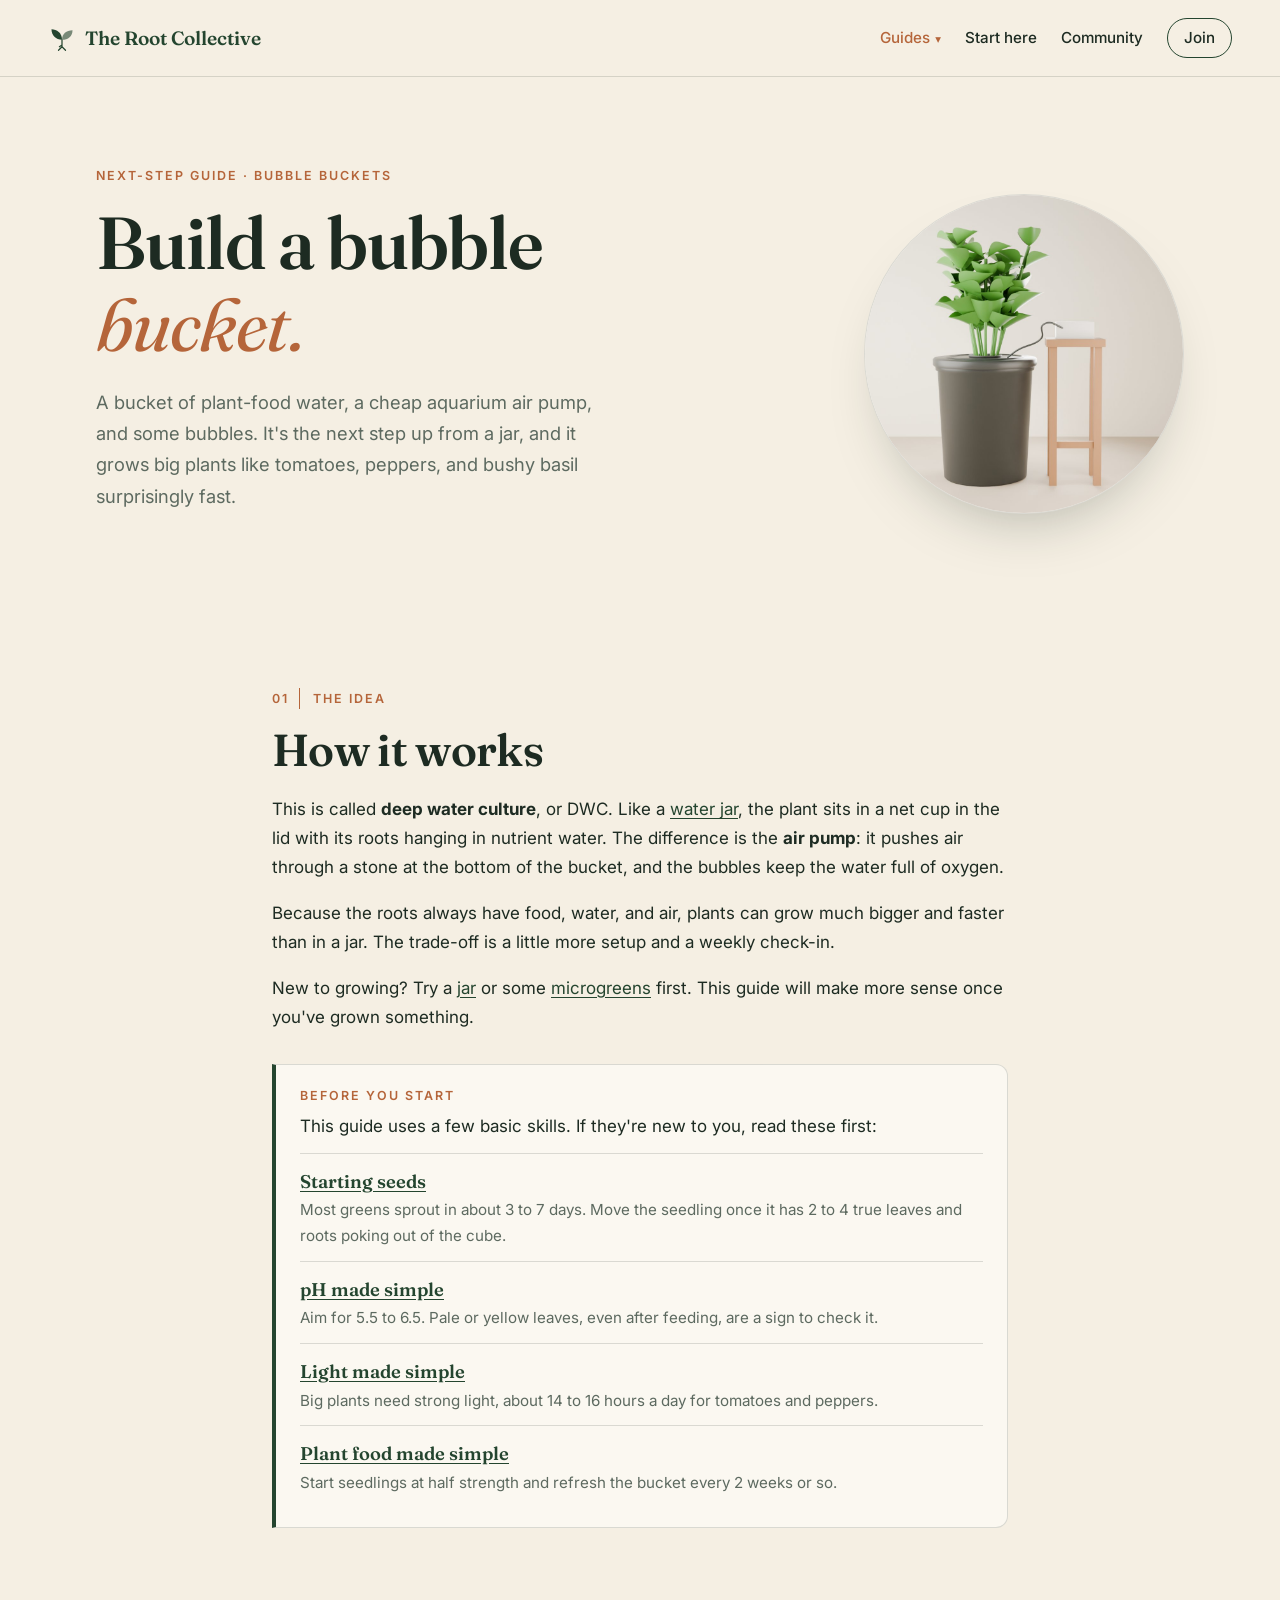
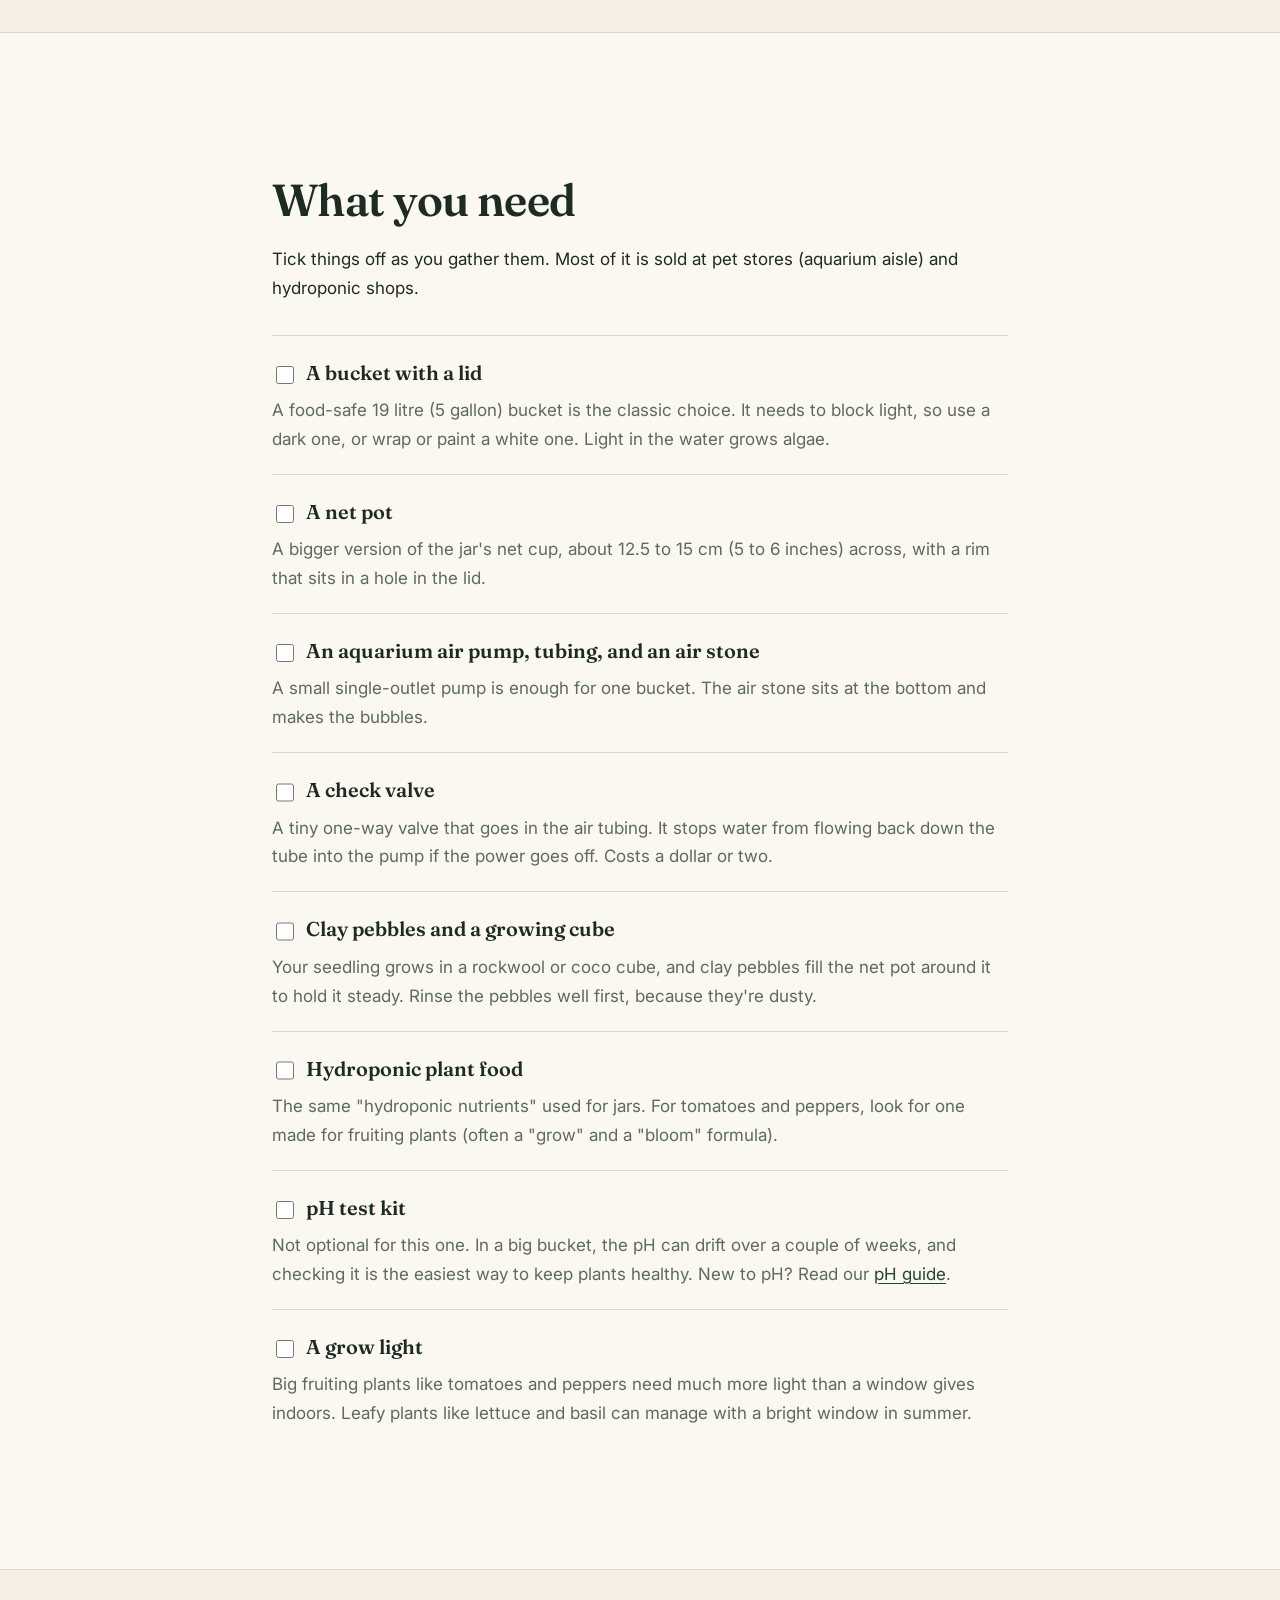
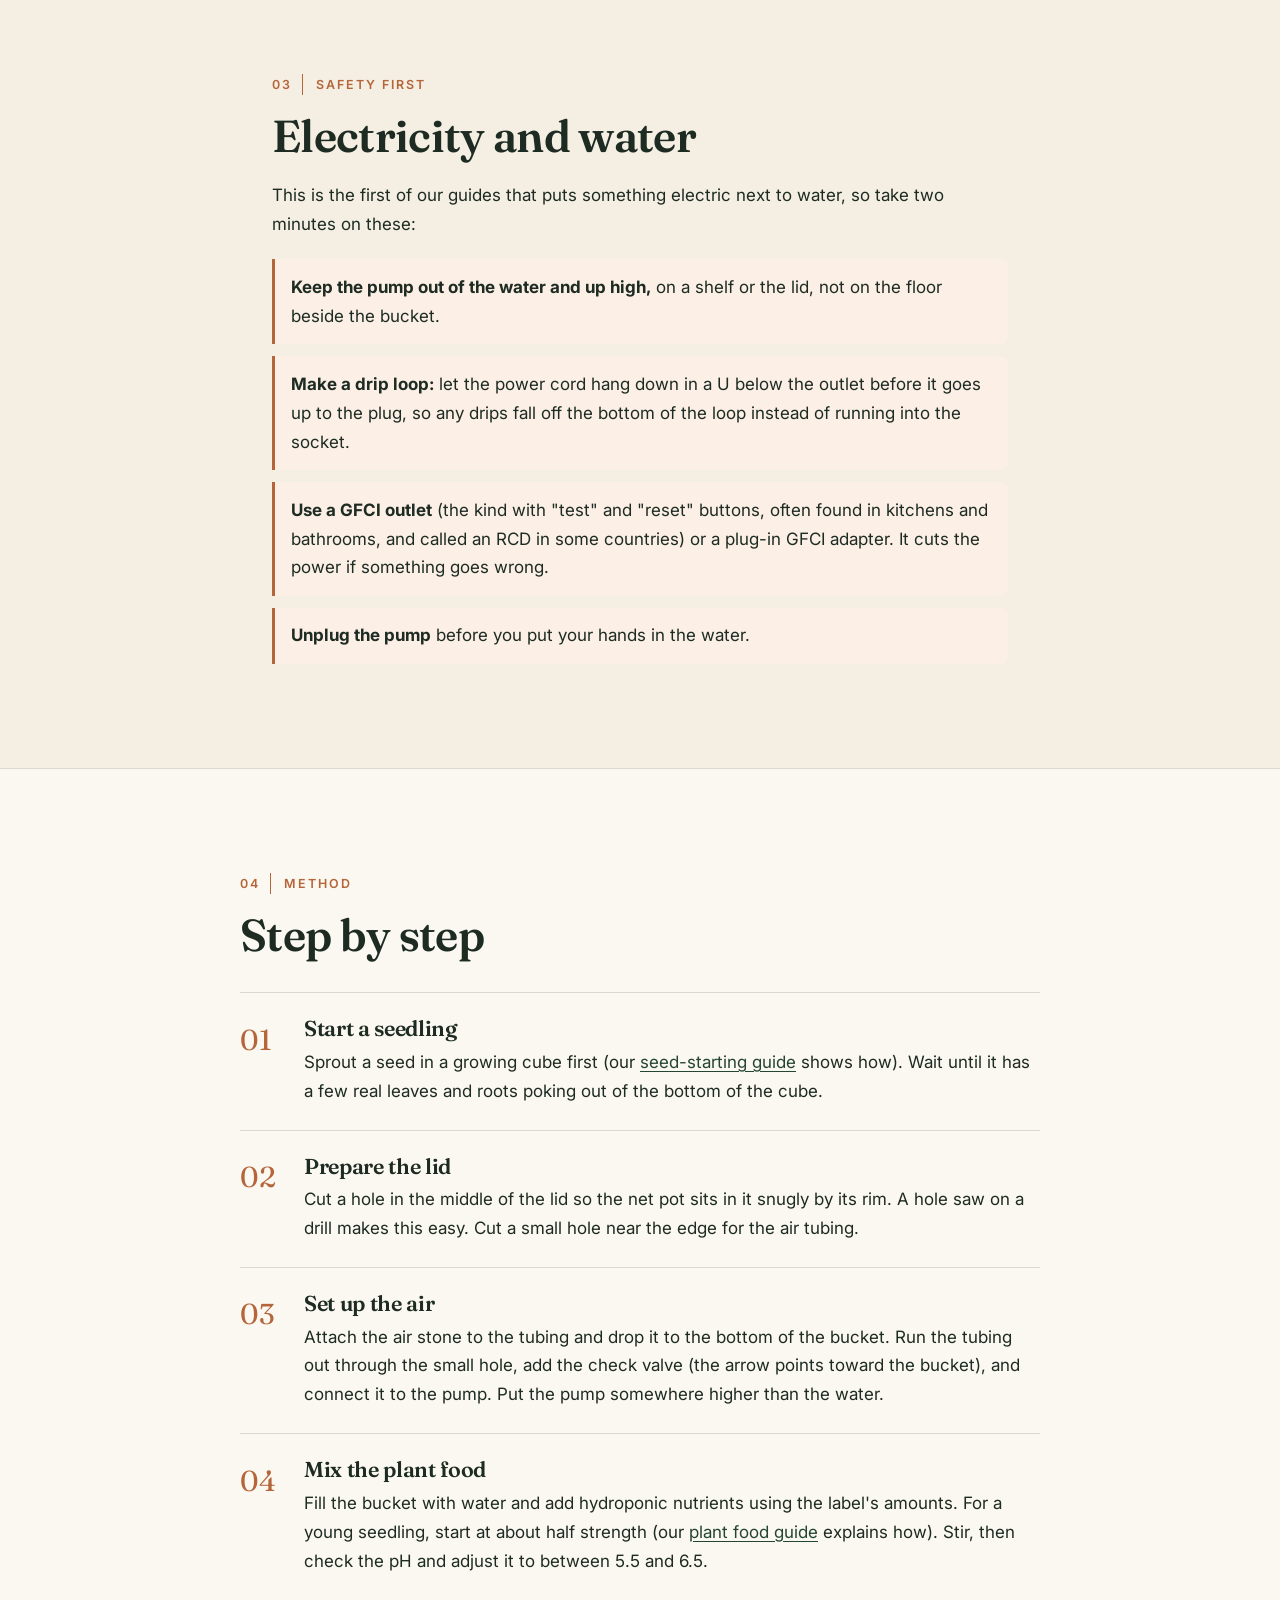
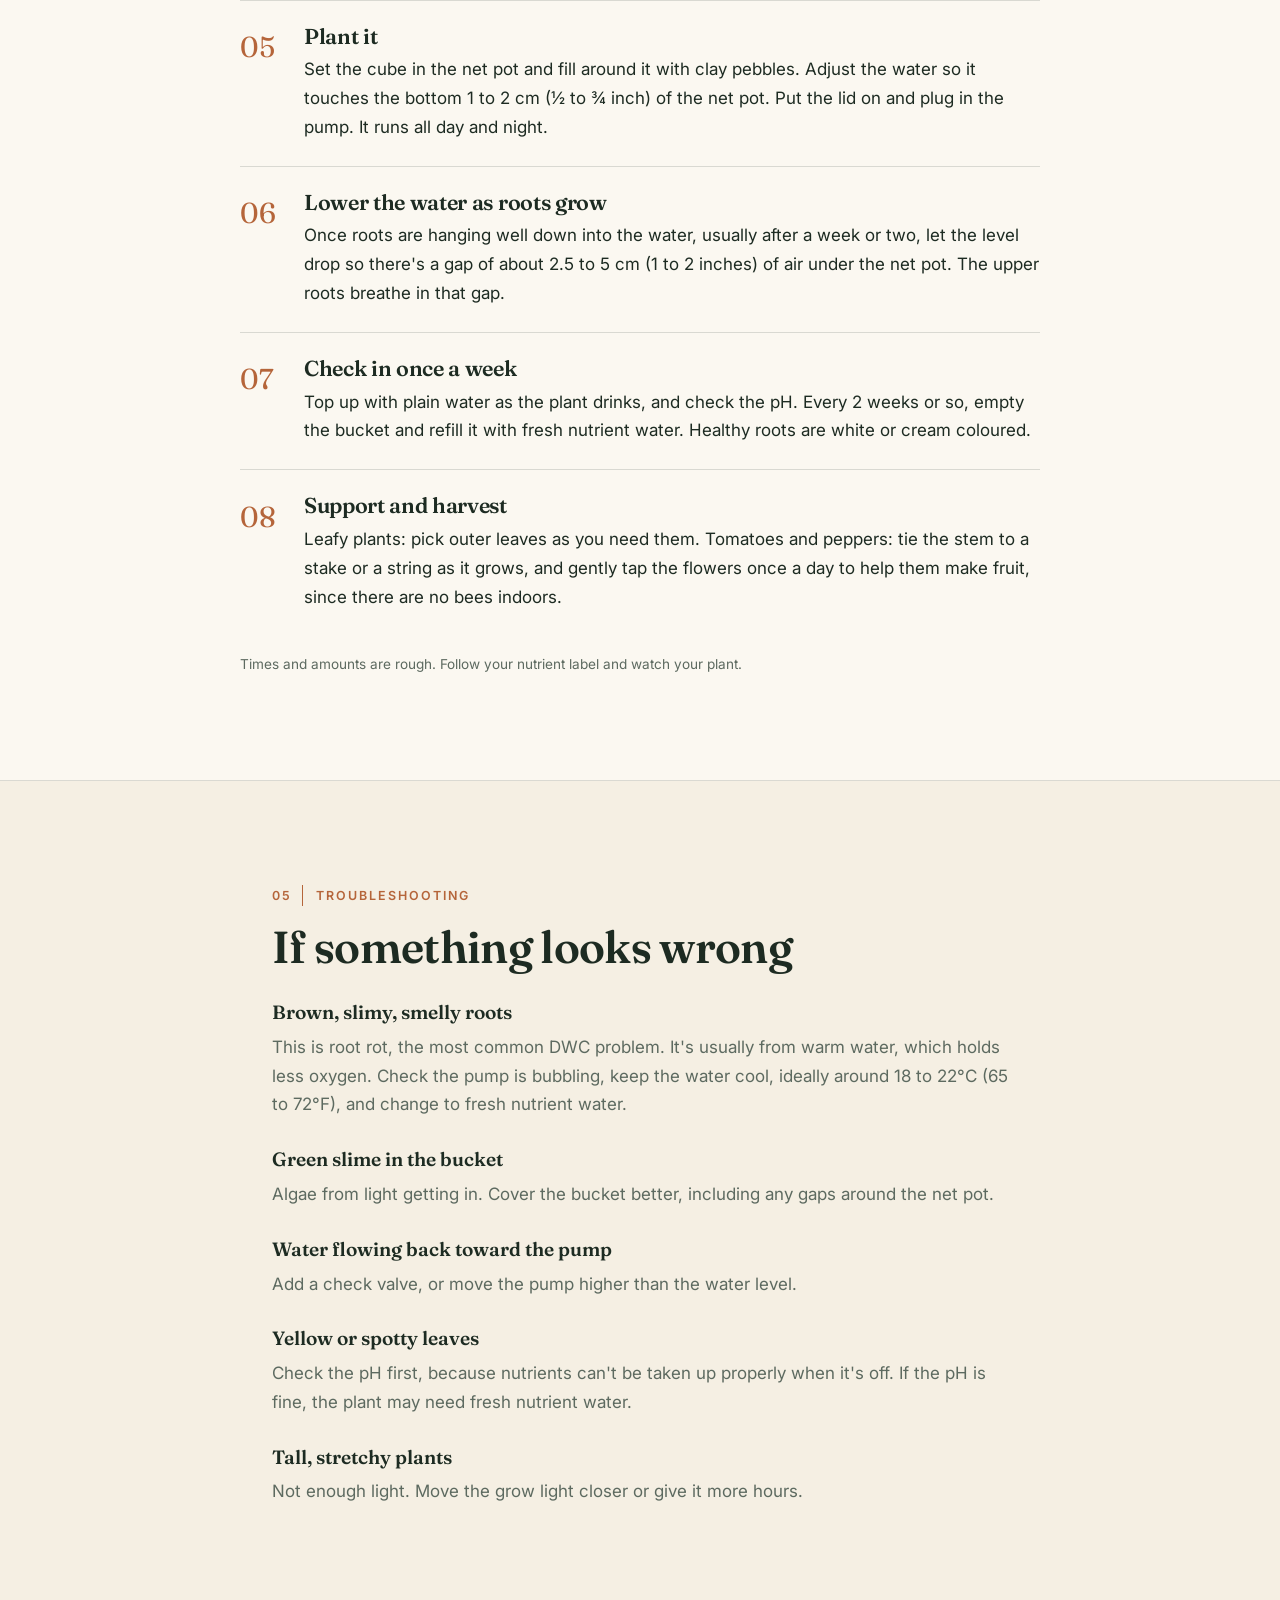
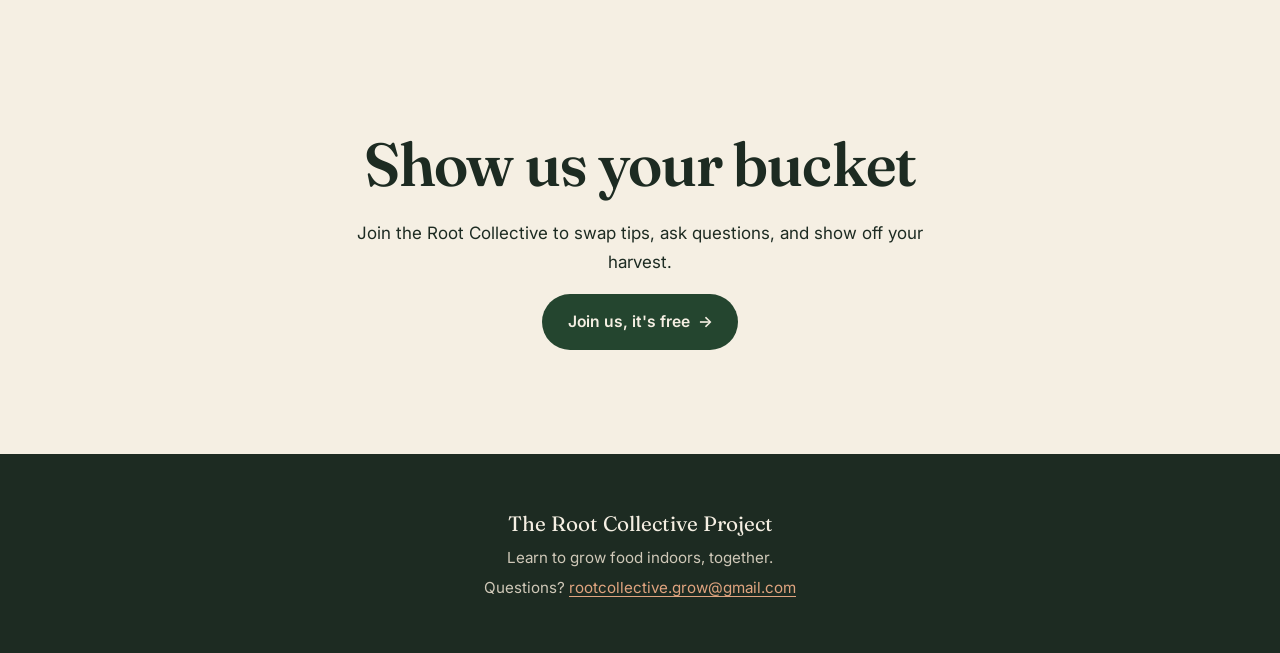
==== bubble-bucket.html @ bc661ca5 "Add files via upload" ====
<!DOCTYPE html>
<html lang="en-CA">
<head>
  <meta charset="UTF-8">
  <meta name="viewport" content="width=device-width, initial-scale=1">
  <title>Build a bubble bucket · The Root Collective Project</title>
  <meta name="description" content="A beginner's guide to deep water culture: grow big, fast plants in a bucket of nutrient water with an aquarium air pump.">
  <!-- Free fonts from Google: Fraunces (headings) and Inter (body text) -->
  <link rel="preconnect" href="https://fonts.googleapis.com">
  <link rel="preconnect" href="https://fonts.gstatic.com" crossorigin>
  <link rel="stylesheet" href="https://fonts.googleapis.com/css2?family=Fraunces:ital,opsz,wght@0,9..144,400;0,9..144,600;1,9..144,400&family=Inter:wght@400;500;600&display=swap">
  <!-- SHARE: link previews -->
  <meta property="og:type" content="website">
  <meta property="og:site_name" content="The Root Collective">
  <meta property="og:title" content="Build a bubble bucket · The Root Collective Project">
  <meta property="og:description" content="A beginner&#x27;s guide to deep water culture: grow big, fast plants in a bucket of nutrient water with an aquarium air pump.">
  <meta property="og:url" content="https://rootcollective-grow.github.io/bubble-bucket.html">
  <meta property="og:image" content="https://rootcollective-grow.github.io/images/hero-bucket.jpg">
  <meta property="og:image:alt" content="Build a bubble bucket · The Root Collective Project">
  <meta name="twitter:card" content="summary_large_image">
  <link rel="canonical" href="https://rootcollective-grow.github.io/bubble-bucket.html">
  <!-- /SHARE -->
  <link rel="icon" href="favicon.svg" type="image/svg+xml">
  <link rel="icon" href="favicon.ico" sizes="any">
  <link rel="apple-touch-icon" href="apple-touch-icon.png">
  <link rel="stylesheet" href="styles.css">
</head>
<body>

  <header class="site-header">
    <a class="logo" href="index.html">
      <svg class="logo-mark" viewBox="0 0 32 32" aria-hidden="true">
        <path d="M16 18 C16 10 10 6 4 6 C4 13 9 18 16 18 Z" fill="currentColor"/>
        <path d="M16 18 C16 11 21 7 28 7 C28 14 23 18 16 18 Z" fill="currentColor" opacity="0.6"/>
        <path d="M16 18 V26 M16 26 L12 30 M16 26 L20 30 M16 24 L13 26" stroke="currentColor" stroke-width="1.4" fill="none" stroke-linecap="round"/>
      </svg>
      <span>The Root Collective</span>
    </a>
    <nav aria-label="Main">
      <details class="nav-guides">
        <summary class="is-current">Guides</summary>
        <div class="nav-menu">
          <p class="nav-menu-title">Ways to grow</p>
          <a href="water-jars.html">Water jars</a>
          <a href="microgreens.html">Microgreens</a>
          <a href="soil.html">Pots of soil</a>
          <a href="bubble-bucket.html" aria-current="page">Bubble buckets</a>
          <p class="nav-menu-title">The basics</p>
          <a href="seed-starting.html">Starting seeds</a>
          <a href="lighting.html">Light</a>
          <a href="ph.html">pH</a>
          <a href="plant-food.html">Plant food</a>
          <p class="nav-menu-title">Tools</p>
          <a href="savings.html">Savings calculator</a>
          <a href="planner.html">Planting planner</a>
        </div>
      </details>
      <a href="start-here.html">Start here</a>
      <a href="community.html">Community</a>
      <a class="nav-join" href="index.html#join">Join</a>
    </nav>
  </header>

  <main>

    <section class="hero hero-small hero-with-art">
      <div class="hero-text">
        <p class="eyebrow">Next-step guide · Bubble buckets</p>
        <h1>Build a bubble <em>bucket.</em></h1>
        <p class="hero-lead">A bucket of plant-food water, a cheap aquarium air pump, and some bubbles. It's the next step up from a jar, and it grows big plants like tomatoes, peppers, and bushy basil surprisingly fast.</p>
      </div>
      <div class="hero-plate">
        <img class="hero-photo" src="images/hero-bucket.jpg" width="1000" height="1000" alt="A dark bucket with a bushy basil plant growing from a net cup in its lid, and an air pump beside it connected by a thin tube">
      </div>
    </section>

    <!-- The idea, in plain words -->
    <section class="section narrow">
      <p class="eyebrow"><span class="eyebrow-num">01</span> The idea</p>
      <h2>How it works</h2>
      <p>This is called <strong>deep water culture</strong>, or DWC. Like a <a href="water-jars.html">water jar</a>, the plant sits in a net cup in the lid with its roots hanging in nutrient water. The difference is the <strong>air pump</strong>: it pushes air through a stone at the bottom of the bucket, and the bubbles keep the water full of oxygen.</p>
      <p>Because the roots always have food, water, and air, plants can grow much bigger and faster than in a jar. The trade-off is a little more setup and a weekly check-in.</p>
      <p>New to growing? Try a <a href="water-jars.html">jar</a> or some <a href="microgreens.html">microgreens</a> first. This guide will make more sense once you've grown something.</p>
      <aside class="before-box" aria-label="Before you start">
        <p class="before-title">Before you start</p>
        <p>This guide uses a few basic skills. If they're new to you, read these first:</p>
        <ul>
          <li><a href="seed-starting.html">Starting seeds</a><span>Most greens sprout in about 3 to 7 days. Move the seedling once it has 2 to 4 true leaves and roots poking out of the cube.</span></li>
          <li><a href="ph.html">pH made simple</a><span>Aim for 5.5 to 6.5. Pale or yellow leaves, even after feeding, are a sign to check it.</span></li>
          <li><a href="lighting.html">Light made simple</a><span>Big plants need strong light, about 14 to 16 hours a day for tomatoes and peppers.</span></li>
          <li><a href="plant-food.html">Plant food made simple</a><span>Start seedlings at half strength and refresh the bucket every 2 weeks or so.</span></li>
        </ul>
      </aside>
    </section>

    <!-- Shopping list with tick boxes -->
    <section class="section section-tinted">
      <p class="eyebrow"><span class="eyebrow-num">02</span> Shopping list</p>
      <h2>What you need</h2>
      <p>Tick things off as you gather them. Most of it is sold at pet stores (aquarium aisle) and hydroponic shops.</p>
      <ul class="supply-list">
        <li>
          <label><input type="checkbox"> <strong>A bucket with a lid</strong></label>
          <p>A food-safe 19 litre (5 gallon) bucket is the classic choice. It needs to block light, so use a dark one, or wrap or paint a white one. Light in the water grows algae.</p>
        </li>
        <li>
          <label><input type="checkbox"> <strong>A net pot</strong></label>
          <p>A bigger version of the jar's net cup, about 12.5 to 15 cm (5 to 6 inches) across, with a rim that sits in a hole in the lid.</p>
        </li>
        <li>
          <label><input type="checkbox"> <strong>An aquarium air pump, tubing, and an air stone</strong></label>
          <p>A small single-outlet pump is enough for one bucket. The air stone sits at the bottom and makes the bubbles.</p>
        </li>
        <li>
          <label><input type="checkbox"> <strong>A check valve</strong></label>
          <p>A tiny one-way valve that goes in the air tubing. It stops water from flowing back down the tube into the pump if the power goes off. Costs a dollar or two.</p>
        </li>
        <li>
          <label><input type="checkbox"> <strong>Clay pebbles and a growing cube</strong></label>
          <p>Your seedling grows in a rockwool or coco cube, and clay pebbles fill the net pot around it to hold it steady. Rinse the pebbles well first, because they're dusty.</p>
        </li>
        <li>
          <label><input type="checkbox"> <strong>Hydroponic plant food</strong></label>
          <p>The same "hydroponic nutrients" used for jars. For tomatoes and peppers, look for one made for fruiting plants (often a "grow" and a "bloom" formula).</p>
        </li>
        <li>
          <label><input type="checkbox"> <strong>pH test kit</strong></label>
          <p>Not optional for this one. In a big bucket, the pH can drift over a couple of weeks, and checking it is the easiest way to keep plants healthy. New to pH? Read our <a href="ph.html">pH guide</a>.</p>
        </li>
        <li>
          <label><input type="checkbox"> <strong>A grow light</strong></label>
          <p>Big fruiting plants like tomatoes and peppers need much more light than a window gives indoors. Leafy plants like lettuce and basil can manage with a bright window in summer.</p>
        </li>
      </ul>
    </section>

    <!-- Safety -->
    <section class="section narrow">
      <p class="eyebrow"><span class="eyebrow-num">03</span> Safety first</p>
      <h2>Electricity and water</h2>
      <p>This is the first of our guides that puts something electric next to water, so take two minutes on these:</p>
      <ul class="safety-list">
        <li><strong>Keep the pump out of the water and up high,</strong> on a shelf or the lid, not on the floor beside the bucket.</li>
        <li><strong>Make a drip loop:</strong> let the power cord hang down in a U below the outlet before it goes up to the plug, so any drips fall off the bottom of the loop instead of running into the socket.</li>
        <li><strong>Use a GFCI outlet</strong> (the kind with "test" and "reset" buttons, often found in kitchens and bathrooms, and called an RCD in some countries) or a plug-in GFCI adapter. It cuts the power if something goes wrong.</li>
        <li><strong>Unplug the pump</strong> before you put your hands in the water.</li>
      </ul>
    </section>

    <!-- Step-by-step instructions -->
    <section class="section section-tinted">
      <div class="narrow-inner">
      <p class="eyebrow"><span class="eyebrow-num">04</span> Method</p>
      <h2>Step by step</h2>
      <ol class="steps">
        <li>
          <h3>Start a seedling</h3>
          <p>Sprout a seed in a growing cube first (our <a href="seed-starting.html">seed-starting guide</a> shows how). Wait until it has a few real leaves and roots poking out of the bottom of the cube.</p>
        </li>
        <li>
          <h3>Prepare the lid</h3>
          <p>Cut a hole in the middle of the lid so the net pot sits in it snugly by its rim. A hole saw on a drill makes this easy. Cut a small hole near the edge for the air tubing.</p>
        </li>
        <li>
          <h3>Set up the air</h3>
          <p>Attach the air stone to the tubing and drop it to the bottom of the bucket. Run the tubing out through the small hole, add the check valve (the arrow points toward the bucket), and connect it to the pump. Put the pump somewhere higher than the water.</p>
        </li>
        <li>
          <h3>Mix the plant food</h3>
          <p>Fill the bucket with water and add hydroponic nutrients using the label's amounts. For a young seedling, start at about half strength (our <a href="plant-food.html">plant food guide</a> explains how). Stir, then check the pH and adjust it to between 5.5 and 6.5.</p>
        </li>
        <li>
          <h3>Plant it</h3>
          <p>Set the cube in the net pot and fill around it with clay pebbles. Adjust the water so it touches the bottom 1 to 2 cm (½ to ¾ inch) of the net pot. Put the lid on and plug in the pump. It runs all day and night.</p>
        </li>
        <li>
          <h3>Lower the water as roots grow</h3>
          <p>Once roots are hanging well down into the water, usually after a week or two, let the level drop so there's a gap of about 2.5 to 5 cm (1 to 2 inches) of air under the net pot. The upper roots breathe in that gap.</p>
        </li>
        <li>
          <h3>Check in once a week</h3>
          <p>Top up with plain water as the plant drinks, and check the pH. Every 2 weeks or so, empty the bucket and refill it with fresh nutrient water. Healthy roots are white or cream coloured.</p>
        </li>
        <li>
          <h3>Support and harvest</h3>
          <p>Leafy plants: pick outer leaves as you need them. Tomatoes and peppers: tie the stem to a stake or a string as it grows, and gently tap the flowers once a day to help them make fruit, since there are no bees indoors.</p>
        </li>
      </ol>
      <p class="grow-note">Times and amounts are rough. Follow your nutrient label and watch your plant.</p>
      </div>
    </section>

    <!-- Common problems -->
    <section class="section narrow">
      <p class="eyebrow"><span class="eyebrow-num">05</span> Troubleshooting</p>
      <h2>If something looks wrong</h2>
      <dl class="problems">
        <dt>Brown, slimy, smelly roots</dt>
        <dd>This is root rot, the most common DWC problem. It's usually from warm water, which holds less oxygen. Check the pump is bubbling, keep the water cool, ideally around 18 to 22°C (65 to 72°F), and change to fresh nutrient water.</dd>
        <dt>Green slime in the bucket</dt>
        <dd>Algae from light getting in. Cover the bucket better, including any gaps around the net pot.</dd>
        <dt>Water flowing back toward the pump</dt>
        <dd>Add a check valve, or move the pump higher than the water level.</dd>
        <dt>Yellow or spotty leaves</dt>
        <dd>Check the pH first, because nutrients can't be taken up properly when it's off. If the pH is fine, the plant may need fresh nutrient water.</dd>
        <dt>Tall, stretchy plants</dt>
        <dd>Not enough light. Move the grow light closer or give it more hours.</dd>
      </dl>
    </section>

    <section class="section section-join">
      <h2>Show us your bucket</h2>
      <p>Join the Root Collective to swap tips, ask questions, and show off your harvest.</p>
      <a class="button" href="index.html#join">Join us, it's free <span aria-hidden="true">→</span></a>
    </section>

  </main>

  <footer class="site-footer">
    <p class="footer-name">The Root Collective Project</p>
    <p>Learn to grow food indoors, together.</p>
    <p>Questions? <a class="footer-link" href="mailto:rootcollective.grow@gmail.com">rootcollective.grow@gmail.com</a></p>
  </footer>

  <script src="animations.js"></script>
  <!-- Start each page at the top (helps when the site is shown inside a preview frame) -->
  <script>if (!location.hash) { document.body.scrollIntoView({ block: 'start', behavior: 'instant' }); }</script>
</body>
</html>
---- styles.css ----
/* The Root Collective Project: site styles
   Colours and fonts live here at the top, so they're easy to change in one place. */
:root {
  --ink: #1d2b22;          /* main text, nearly black green */
  --forest: #24452f;       /* deep green for dark sections and buttons */
  --forest-hover: #1a3523; /* darker green for hover */
  --moss: #5f8456;         /* mid green */
  --clay: #b5653a;         /* terracotta accent */
  --cream: #f5efe3;        /* page background */
  --paper: #fbf8f1;        /* lighter panels */
  --muted: #5d6a60;        /* softer text */
  --line: rgba(29, 43, 34, 0.15); /* thin dividing lines */

  --serif: "Fraunces", Georgia, "Times New Roman", serif;
  --sans: "Inter", system-ui, -apple-system, "Segoe UI", Roboto, sans-serif;
}

* { box-sizing: border-box; }

html { scroll-behavior: smooth; }

body {
  margin: 0;
  font-family: var(--sans);
  font-size: 1.0625rem;
  line-height: 1.7;
  color: var(--ink);
  background: var(--cream);
}

h1, h2, h3 {
  font-family: var(--serif);
  font-weight: 600;
  line-height: 1.12;
  letter-spacing: -0.015em;
  color: var(--ink);
}
h2 { font-size: clamp(1.9rem, 4.5vw, 2.8rem); margin: 0 0 1.25rem; }
h3 { font-size: 1.35rem; }
em { font-style: italic; font-weight: 400; color: var(--clay); }

a { color: var(--forest); text-underline-offset: 3px; }

/* Small label above headings, e.g. "01 Our mission" */
.eyebrow {
  font-size: 0.78rem;
  font-weight: 600;
  letter-spacing: 0.16em;
  text-transform: uppercase;
  color: var(--clay);
  margin: 0 0 1rem;
}
.eyebrow-num {
  display: inline-block;
  padding-right: 0.6rem;
  margin-right: 0.5rem;
  border-right: 1px solid currentColor;
}

/* Header */
.site-header {
  display: flex;
  flex-wrap: wrap;
  align-items: center;
  justify-content: space-between;
  gap: 0.75rem 1.5rem;
  padding: 1.1rem clamp(1rem, 4vw, 3rem);
  border-bottom: 1px solid var(--line);
}
.logo {
  display: flex;
  align-items: center;
  gap: 0.55rem;
  font-family: var(--serif);
  font-weight: 600;
  font-size: 1.2rem;
  color: var(--forest);
  text-decoration: none;
}
.logo-mark { width: 28px; height: 28px; }
nav { display: flex; flex-wrap: wrap; align-items: center; gap: 0.5rem 1.5rem; }
nav a { white-space: nowrap; }
@media (max-width: 480px) {
  nav { gap: 0.4rem 0.8rem; }
  nav a { font-size: 0.85rem; }
  .nav-join { padding: 0.3rem 0.8rem; }
}
nav a {
  color: var(--ink);
  text-decoration: none;
  font-size: 0.95rem;
  font-weight: 500;
}
nav a:hover { color: var(--clay); }
nav a[aria-current="page"] { color: var(--clay); }
.nav-join {
  padding: 0.4rem 1rem;
  border: 1px solid var(--forest);
  border-radius: 999px;
}
.nav-join:hover { background: var(--forest); color: var(--cream); }

/* Top banner */
.hero {
  display: flex;
  flex-direction: column;
  gap: 2.5rem;
  padding: 3.5rem 1rem 3rem;
  max-width: 72rem;
  margin: 0 auto;
}
.hero h1 {
  font-size: clamp(2.6rem, 8vw, 4.6rem);
  font-weight: 600;
  margin: 0 0 1.25rem;
}
.hero-lead { font-size: 1.15rem; color: var(--muted); max-width: 32rem; margin: 0 0 2rem; }
.hero-plate {
  align-self: center;
  display: grid;
  place-items: center;
  width: min(80vw, 340px);
  aspect-ratio: 1;
  border-radius: 50%;
  background: var(--paper);
  border: 1px solid var(--line);
  box-shadow: 0 30px 60px -30px rgba(29, 43, 34, 0.35);
}
.hero-plate { overflow: hidden; }
.hero-photo { width: 100%; height: 100%; object-fit: cover; }

/* Buttons */
.buttons { display: flex; flex-wrap: wrap; gap: 0.75rem; }
.button {
  display: inline-flex;
  align-items: center;
  gap: 0.5rem;
  padding: 0.9rem 1.6rem;
  border-radius: 999px;
  background: var(--forest);
  color: var(--cream);
  font-weight: 600;
  font-size: 0.98rem;
  text-decoration: none;
  transition: transform 0.15s ease, background 0.15s ease;
}
.button:hover { background: var(--forest-hover); transform: translateY(-2px); }
.button-ghost { background: transparent; color: var(--forest); border: 1px solid var(--forest); }
.button-ghost:hover { background: var(--forest); color: var(--cream); }
.button-light { background: var(--cream); color: var(--forest); }
.button-light:hover { background: #fff; }
.button-clay { background: var(--clay); }
.button-clay:hover { background: #9d5530; }

/* The thin strip of three promises */
.promise-strip {
  list-style: none;
  margin: 0;
  padding: 1rem;
  display: flex;
  flex-wrap: wrap;
  justify-content: center;
  gap: 0.5rem 2.5rem;
  border-top: 1px solid var(--line);
  border-bottom: 1px solid var(--line);
  font-family: var(--serif);
  font-style: italic;
  font-size: 1.1rem;
  color: var(--forest);
}
.promise-strip li::before { content: "✦"; font-style: normal; color: var(--clay); margin-right: 0.6rem; font-size: 0.8em; }

/* Page sections */
.section { padding: clamp(3.5rem, 9vw, 6.5rem) 1rem; max-width: 72rem; margin: 0 auto; }
.split { display: grid; gap: 2.5rem; }
.lead { font-size: 1.2rem; margin-top: 0; }

.pillars { list-style: none; padding: 0; margin: 2rem 0 0; counter-reset: pillar; }
.pillars li {
  counter-increment: pillar;
  display: grid;
  grid-template-columns: 3.5rem 1fr;
  padding: 1.5rem 0;
  border-top: 1px solid var(--line);
}
.pillars li::before {
  content: "0" counter(pillar);
  font-family: var(--serif);
  font-size: 1.6rem;
  color: var(--clay);
  grid-row: span 2;
}
.pillars h3 { margin: 0 0 0.25rem; }
.pillars p { margin: 0; color: var(--muted); }

/* Lightly tinted full-width band */
.section-band { background: var(--paper); border-top: 1px solid var(--line); border-bottom: 1px solid var(--line); }
.audience {
  list-style: none;
  padding: 0;
  margin: 2rem 0 0;
  display: grid;
  gap: 1px;
  background: var(--line);
  border: 1px solid var(--line);
}
.audience li { background: var(--paper); padding: 1.5rem; }
.audience strong { display: block; font-family: var(--serif); font-size: 1.25rem; font-weight: 600; color: var(--forest); }

/* Dark green section */
.section-dark { background: var(--forest); color: #e9e4d6; }
.section-dark h2 { color: var(--cream); }
.section-dark .eyebrow { color: #e0a47f; }
.section-dark .split { align-items: center; }

/* "Watch it grow" slider */
.grow-demo {
  background: var(--paper);
  color: var(--ink);
  border-radius: 20px;
  padding: 1.75rem 1.25rem;
  text-align: center;
  box-shadow: 0 30px 60px -30px rgba(0, 0, 0, 0.5);
}
.grow-title { font-family: var(--serif); font-size: 1.4rem; font-weight: 600; margin: 0; }
.grow-photo { display: block; width: 100%; max-width: 320px; height: auto; margin: 1rem auto 0; border-radius: 12px; }
.grow-label {
  display: block;
  font-size: 0.78rem;
  font-weight: 600;
  letter-spacing: 0.16em;
  text-transform: uppercase;
  color: var(--clay);
  margin-top: 0.5rem;
}
#grow-week { width: 100%; max-width: 22rem; accent-color: var(--forest); height: 2rem; }
.grow-text { min-height: 5.5em; text-align: left; max-width: 30rem; margin: 0.75rem auto 0; }
.grow-note { font-size: 0.85rem; color: var(--muted); margin: 0.5rem 0 0; }

.coming-soon {
  display: inline-block;
  padding: 0.5rem 1.1rem;
  border-radius: 999px;
  border: 1px dashed var(--moss);
  color: var(--forest);
  font-family: var(--serif);
  font-style: italic;
}

.section-join { text-align: center; max-width: 40rem; }
.section-join h2 { font-size: clamp(2.4rem, 7vw, 3.8rem); }

/* "Ways to grow" cards */
.narrow-text { max-width: 40rem; }
.methods { display: grid; gap: 1rem; margin-top: 2.5rem; }
.method {
  display: block;
  background: var(--paper);
  border: 1px solid var(--line);
  border-radius: 16px;
  padding: 1.5rem;
  color: var(--ink);
  text-decoration: none;
}
.method h3 { margin: 0.9rem 0 0.4rem; }
.method p { margin: 0; color: var(--muted); }
a.method { transition: transform 0.15s ease, border-color 0.15s ease; }
a.method:hover { transform: translateY(-3px); border-color: var(--forest); }
.method-tag {
  display: inline-block;
  font-size: 0.72rem;
  font-weight: 600;
  letter-spacing: 0.12em;
  text-transform: uppercase;
  padding: 0.25rem 0.7rem;
  border-radius: 999px;
  background: var(--forest);
  color: var(--cream);
}
.method-tag-soon { background: transparent; color: var(--muted); border: 1px solid var(--line); }
.method-link { display: inline-block; margin-top: 1rem; font-weight: 600; color: var(--clay); }

/* Footer */
.site-footer {
  background: var(--ink);
  color: #cfc8b8;
  text-align: center;
  padding: 3rem 1rem;
  font-size: 0.95rem;
}
.site-footer p { margin: 0.25rem 0; }
.footer-link { color: #e0a47f; }
.footer-name { font-family: var(--serif); font-size: 1.3rem; color: var(--cream); }

/* "Start here" guide page */
.hero.hero-small { max-width: 50rem; padding-bottom: 2.5rem; }
.section.section-tinted { max-width: none; background: var(--paper); border-top: 1px solid var(--line); border-bottom: 1px solid var(--line); }
.section-tinted > * { max-width: 46rem; margin-left: auto; margin-right: auto; }
.section.narrow { max-width: 50rem; }

.supply-list { list-style: none; padding: 0; margin-top: 2rem; }
.supply-list li { padding: 1.25rem 0; border-top: 1px solid var(--line); }
.supply-list label { cursor: pointer; font-family: var(--serif); font-size: 1.25rem; }
.supply-list label strong { font-weight: 600; }
.supply-list input { width: 1.15rem; height: 1.15rem; accent-color: var(--forest); vertical-align: middle; margin-right: 0.5rem; }
.supply-list label:has(input:checked) strong { text-decoration: line-through; color: var(--muted); }
.supply-list p { margin: 0.4rem 0 0; color: var(--muted); }
.diy { font-weight: 600; color: var(--clay); }

.steps { list-style: none; padding: 0; counter-reset: step; margin-top: 2rem; }
.steps li { counter-increment: step; position: relative; padding: 1.5rem 0 1.5rem 4rem; border-top: 1px solid var(--line); }
.steps li::before {
  content: "0" counter(step);
  position: absolute; left: 0; top: 1.4rem;
  font-family: var(--serif);
  font-size: 1.8rem;
  color: var(--clay);
}
.steps h3 { margin: 0 0 0.4rem; }
.steps p { margin: 0; }

.problems dt { font-family: var(--serif); font-size: 1.2rem; font-weight: 600; margin-top: 1.5rem; }
.problems dd { margin: 0.25rem 0 0; color: var(--muted); }

/* Community page */
.showcase { display: grid; gap: 1rem; margin-top: 2.5rem; }
.setup {
  background: var(--paper);
  border: 1px solid var(--line);
  border-radius: 16px;
  overflow: hidden;
  display: flex;
  flex-direction: column;
}
.setup img { display: block; width: 100%; height: 260px; object-fit: cover; object-position: center 40%; }
.setup-text { padding: 1.5rem; }
.setup h3 { margin: 0.9rem 0 0.2rem; }
.setup p { margin: 0.4rem 0 0; color: var(--muted); }
.setup-by { font-size: 0.85rem; font-weight: 600; color: var(--clay) !important; }
.setup-empty { border-style: dashed; justify-content: center; background: transparent; }

.share-steps { list-style: none; padding: 0; margin: 0; counter-reset: share; }
.share-steps li {
  counter-increment: share;
  position: relative;
  padding: 1.25rem 0 1.25rem 3.5rem;
  border-top: 1px solid rgba(233, 228, 214, 0.2);
}
.share-steps li::before {
  content: "0" counter(share);
  position: absolute; left: 0; top: 1.1rem;
  font-family: var(--serif);
  font-size: 1.6rem;
  color: #e0a47f;
}
.share-steps strong { color: var(--cream); }
.coming-soon-light { border-color: #e0a47f; color: var(--cream); }

.faq { margin-top: 2rem; border-bottom: 1px solid var(--line); }
.faq details { border-top: 1px solid var(--line); }
.faq summary {
  cursor: pointer;
  list-style: none;
  display: flex;
  justify-content: space-between;
  align-items: center;
  gap: 1rem;
  padding: 1.25rem 0;
  font-family: var(--serif);
  font-size: 1.2rem;
  font-weight: 600;
}
.faq summary::-webkit-details-marker { display: none; }
.faq summary::after { content: "+"; font-family: var(--sans); font-weight: 400; font-size: 1.5rem; color: var(--clay); transition: transform 0.2s ease; }
.faq details[open] summary::after { transform: rotate(45deg); }
.faq details p { margin: 0 0 1.25rem; color: var(--muted); }

/* Wider screens (tablets and computers) */
@media (min-width: 760px) {
  .hero { flex-direction: row; align-items: center; justify-content: space-between; padding: 5.5rem 2rem 4.5rem; }
  .hero-text { max-width: 38rem; }
  .hero-plate { width: 380px; flex-shrink: 0; }
  .split { grid-template-columns: 1fr 1fr; gap: 4rem; }
  .section { padding-left: 2rem; padding-right: 2rem; }
  .audience { grid-template-columns: 1fr 1fr; }
  .methods { grid-template-columns: repeat(2, 1fr); }
  .showcase { grid-template-columns: repeat(3, 1fr); }
}
@media (min-width: 1100px) {
  .methods { grid-template-columns: repeat(4, 1fr); }
}

/* Turn off movement for people who've asked their device to reduce motion */
@media (prefers-reduced-motion: reduce) {
  html { scroll-behavior: auto; }
  * { transition: none !important; }
}
.buttons-center { justify-content: center; margin-top: 1.5rem; }
.join-note { margin-top: 1.25rem; font-size: 0.95rem; opacity: 0.8; }

/* Featured guides carousel */
.feature-bar { display: flex; flex-wrap: wrap; align-items: center; justify-content: space-between; gap: 1rem; margin-bottom: 2rem; }
.feature-bar .eyebrow { margin: 0; }
.feature-controls { display: flex; align-items: center; gap: 0.5rem; }
.feature-tabs { display: flex; gap: 0.25rem; background: rgba(255,255,255,0.08); border-radius: 999px; padding: 0.25rem; }
.feature-tabs [role="tab"] { font: inherit; font-size: 0.9rem; font-weight: 500; color: #e9e4d6; background: transparent; border: 0; border-radius: 999px; padding: 0.5rem 1rem; cursor: pointer; }
.feature-tabs [role="tab"][aria-selected="true"] { background: var(--cream); color: var(--forest); }
.feature-tabs [role="tab"]:focus-visible, .feature-arrow:focus-visible { outline: 2px solid #e0a47f; outline-offset: 2px; }
.feature-arrow { font: inherit; font-size: 1.1rem; width: 2.5rem; height: 2.5rem; border-radius: 50%; border: 1px solid rgba(233,228,214,0.4); background: transparent; color: #e9e4d6; cursor: pointer; }
.feature-arrow:hover { background: rgba(255,255,255,0.1); }
.feature-slide[hidden] { display: none; }
.grow-range { width: 100%; max-width: 22rem; accent-color: var(--forest); height: 2rem; }
@media (max-width: 480px) { .feature-tabs [role="tab"] { padding: 0.45rem 0.7rem; font-size: 0.85rem; } }

/* Suggested plants on the "Ways to grow" cards */
.method-plants { font-size: 0.9rem; line-height: 1.5; margin: 1rem 0 0 !important; padding-top: 0.85rem; border-top: 1px solid rgba(29,43,34,0.12); color: var(--ink); }
.method-plants span { display: block; font-size: 0.72rem; font-weight: 600; letter-spacing: 0.08em; text-transform: uppercase; color: var(--clay); margin-bottom: 0.2rem; }

/* Our story */
.about-text p + p { margin-top: 1rem; }
.about-sign { font-family: var(--serif); font-style: italic; font-size: 1.25rem; color: var(--clay); margin-top: 1.5rem !important; }
.about-sign::before { content: "— "; }

/* Bubble bucket guide */
.narrow-inner { max-width: 50rem; }
.safety-list { list-style: none; padding: 0; margin: 1.25rem 0 0; display: grid; gap: 0.75rem; }
.safety-list li { background: #fbefe6; border-left: 3px solid var(--clay); border-radius: 0 8px 8px 0; padding: 0.85rem 1rem; }
.method-tag-step { background: var(--clay); }

/* pH guide */
.ph-scale { margin: 2rem 0; }
.ph-bar { position: relative; height: 1.1rem; border-radius: 999px; background: linear-gradient(90deg, #c94b3b 0%, #e38a3a 20%, #e8c547 35%, #8fbf5a 50%, #4f9a8f 65%, #3d6fa8 80%, #5b4a9a 100%); }
.ph-zone { position: absolute; top: -0.35rem; bottom: -0.35rem; border-radius: 4px; }
.ph-zone-water { border: 2px solid var(--forest); background: rgba(255,255,255,0.25); }
.ph-zone-soil { border: 2px dashed var(--ink); top: -0.6rem; bottom: -0.6rem; }
.ph-ticks, .ph-ends { display: flex; justify-content: space-between; font-size: 0.85rem; color: var(--muted); margin-top: 0.6rem; }
.ph-ends { margin-top: 0.1rem; font-size: 0.75rem; text-transform: uppercase; letter-spacing: 0.08em; }
.ph-scale figcaption { margin-top: 1rem; font-size: 0.9rem; display: flex; flex-wrap: wrap; align-items: center; gap: 0.4rem 0.5rem; }
.ph-key { display: inline-block; width: 1.4rem; height: 0.9rem; border-radius: 3px; vertical-align: middle; }
.ph-key-water { border: 2px solid var(--forest); }
.ph-key-soil { border: 2px dashed var(--ink); margin-left: 1rem; }
.ph-table-wrap { overflow-x: auto; margin-top: 1.5rem; }
.ph-table { width: 100%; border-collapse: collapse; font-size: 0.95rem; }
.ph-table th, .ph-table td { text-align: left; padding: 0.85rem 0.75rem 0.85rem 0; border-top: 1px solid var(--line); vertical-align: top; }
.ph-table thead th { font-size: 0.75rem; font-weight: 600; letter-spacing: 0.08em; text-transform: uppercase; color: var(--clay); border-top: 0; }
.ph-table tbody th { font-family: var(--serif); font-weight: 600; font-size: 1.05rem; }
.ph-table td:nth-child(2) { white-space: nowrap; font-weight: 600; }
.steps + .safety-list { margin-top: 1.5rem; }

/* "Before you start" / "Where next?" boxes on guides */
.before-box { margin-top: 2rem; background: var(--paper); border: 1px solid var(--line); border-left: 4px solid var(--forest); border-radius: 0 12px 12px 0; padding: 1.25rem 1.5rem; }
.section-tinted .before-box { background: var(--cream); }
.before-title { font-size: 0.78rem; font-weight: 600; letter-spacing: 0.16em; text-transform: uppercase; color: var(--clay); margin: 0 0 0.4rem; }
.before-box > p:not(.before-title) { margin: 0; }
.before-box ul { list-style: none; padding: 0; margin: 0.75rem 0 0; }
.before-box li { padding: 0.75rem 0; border-top: 1px solid var(--line); }
.before-box li a { display: block; font-family: var(--serif); font-size: 1.15rem; font-weight: 600; }
.before-box li span { display: block; color: var(--muted); font-size: 0.95rem; }

/* Home page basics cards */
.basics { display: grid; gap: 1rem; margin-top: 2.5rem; }
.basic { display: block; background: var(--cream); border: 1px solid var(--line); border-radius: 16px; padding: 1.5rem; color: var(--ink); text-decoration: none; transition: transform 0.15s ease, border-color 0.15s ease; }
.basic:hover { transform: translateY(-3px); border-color: var(--forest); }
.basic h3 { margin: 0.9rem 0 0.4rem; }
.basic p { margin: 0; color: var(--muted); }
.look-for { list-style: none; padding: 0.85rem 0 0; margin: 1rem 0 0; border-top: 1px solid var(--line); font-size: 0.95rem; }
.look-for::before { content: "What to look for"; display: block; font-size: 0.72rem; font-weight: 600; letter-spacing: 0.08em; text-transform: uppercase; color: var(--clay); margin-bottom: 0.3rem; }
.look-for li { padding-left: 1.2rem; position: relative; margin: 0.2rem 0; }
.look-for li::before { content: "✓"; position: absolute; left: 0; color: var(--forest); font-weight: 600; }
@media (min-width: 760px) { .basics { grid-template-columns: 1fr 1fr; } }

/* Start here: the beginner path */
.path-links { display: grid; gap: 0.6rem; margin-top: 1rem; }
.path-links a { display: block; background: var(--cream); border: 1px solid var(--line); border-radius: 12px; padding: 0.8rem 1rem; text-decoration: none; color: var(--ink); transition: border-color 0.15s ease, transform 0.15s ease; }
.path-links a:hover { border-color: var(--forest); transform: translateY(-2px); }
.path-links strong { display: block; font-family: var(--serif); font-size: 1.1rem; font-weight: 600; color: var(--forest); }
.path-links span { display: block; font-size: 0.9rem; color: var(--muted); }
@media (min-width: 600px) { .path-links { grid-template-columns: 1fr 1fr; } }

/* ---------- Animations ---------- */
/* Scroll reveal: added by animations.js, so the page still shows everything without JavaScript */
.reveal { opacity: 0; transform: translateY(18px); transition: opacity 0.7s ease, transform 0.7s cubic-bezier(0.2, 0.7, 0.2, 1); transition-delay: var(--reveal-delay, 0ms); }
.reveal.is-visible { opacity: 1; transform: none; }

/* Top banner: text rises in, picture settles in and then gently floats */
@keyframes rise-in { from { opacity: 0; transform: translateY(22px); } to { opacity: 1; transform: none; } }
@keyframes plate-in { from { opacity: 0; transform: scale(0.94); } to { opacity: 1; transform: none; } }
@keyframes float { 0%, 100% { transform: translateY(0); } 50% { transform: translateY(-8px); } }
.hero-text > * { animation: rise-in 0.8s cubic-bezier(0.2, 0.7, 0.2, 1) both; }
.hero-text > *:nth-child(2) { animation-delay: 0.1s; }
.hero-text > *:nth-child(3) { animation-delay: 0.2s; }
.hero-text > *:nth-child(4) { animation-delay: 0.3s; }
.hero-plate { animation: plate-in 1s 0.2s cubic-bezier(0.2, 0.7, 0.2, 1) both, float 7s 1.4s ease-in-out infinite; }

/* Logo leaves sway when you point at the logo */
@keyframes sway { 0%, 100% { transform: rotate(0); } 30% { transform: rotate(-8deg); } 70% { transform: rotate(6deg); } }
.logo-mark { transform-origin: 50% 85%; }
.logo:hover .logo-mark { animation: sway 0.9s ease-in-out; }

/* Cards lift a little more smoothly */
.method, .basic, .setup, .path-links a { will-change: transform; }
.setup { transition: transform 0.2s ease, box-shadow 0.2s ease; }
.setup:hover { transform: translateY(-3px); box-shadow: 0 18px 36px -24px rgba(29, 43, 34, 0.4); }
.method-link span, .button span { display: inline-block; transition: transform 0.2s ease; }
a.method:hover .method-link span, .basic:hover .method-link span, .button:hover span { transform: translateX(4px); }

/* "Watch it grow" picture fades between stages; carousel slides fade in */
@keyframes photo-fade { from { opacity: 0.35; } to { opacity: 1; } }
.grow-photo.photo-in { animation: photo-fade 0.35s ease; }
@keyframes slide-fade { from { opacity: 0; transform: translateX(16px); } to { opacity: 1; transform: none; } }
.feature-slide.slide-in { animation: slide-fade 0.45s ease; }

/* Shopping list ticks pop */
@keyframes tick-pop { 50% { transform: scale(1.25); } }
.supply-list input:checked { animation: tick-pop 0.25s ease; }

/* FAQ answers slide open */
@keyframes open-down { from { opacity: 0; transform: translateY(-6px); } to { opacity: 1; transform: none; } }
.faq details[open] p { animation: open-down 0.3s ease; }

/* pH scale: the target boxes grow in when the scale appears */
.ph-scale.reveal .ph-zone { transform: scaleX(0.2); opacity: 0; transition: transform 0.6s 0.4s ease, opacity 0.6s 0.4s ease; }
.ph-scale.reveal.is-visible .ph-zone { transform: none; opacity: 1; }

@media (prefers-reduced-motion: reduce) {
  .reveal { opacity: 1; transform: none; transition: none; }
  .hero-text > *, .hero-plate, .grow-photo.photo-in, .feature-slide.slide-in, .faq details[open] p { animation: none; }
}

/* "Watch it grow" on guide pages */
.grow-demo-page { max-width: 26rem; margin: 2rem auto 0; }
.grow-demo-page .grow-photo { max-width: 280px; }

/* Light guide */
.light-three li { background: var(--paper); border-left-color: var(--forest); }
.light-options { display: grid; gap: 1rem; margin-top: 1.5rem; }
.light-option { background: var(--cream); border: 1px solid var(--line); border-radius: 16px; padding: 1.5rem; }
.light-option h3 { margin: 0 0 0.6rem; }
.light-option p { margin: 0 0 0.6rem; }
.light-catch { font-size: 0.95rem; color: var(--muted); padding-top: 0.6rem; border-top: 1px solid var(--line); margin-bottom: 0 !important; }
@media (min-width: 700px) { .light-options { grid-template-columns: 1fr 1fr; } }
.light-day { margin: 1.75rem 0 0.5rem; }
.light-day-bar { display: flex; height: 2.4rem; border-radius: 999px; overflow: hidden; font-size: 0.8rem; font-weight: 600; }
.light-day-bar span { display: flex; align-items: center; justify-content: center; white-space: nowrap; }
.light-on { background: linear-gradient(90deg, #f3d77a, #f7e7a8 50%, #f3d77a); color: var(--ink); }
.light-off { flex: 1; background: var(--ink); color: #cfc8b8; }
.light-day figcaption { font-size: 0.9rem; color: var(--muted); margin-top: 0.6rem; }
.light-day.reveal .light-on { transform-origin: left; transform: scaleX(0); transition: transform 0.9s 0.3s cubic-bezier(0.2, 0.7, 0.2, 1); }
.light-day.reveal.is-visible .light-on { transform: none; }
@media (min-width: 1100px) { .basics-3 { grid-template-columns: repeat(3, 1fr); } }
.dim-list { margin: 0.6rem 0; padding-left: 1.2rem; }
.dim-list li { margin: 0.2rem 0; }
.steps .dim-list + p { margin-top: 0.4rem; }
.steps .dim-list li { counter-increment: none; padding: 0; border: 0; list-style: disc; }
.steps .dim-list li::before { content: none; }

/* Plant food guide */
.food-strength { margin: 1.5rem auto; max-width: 46rem; display: grid; gap: 0.75rem; }
.food-row { display: grid; grid-template-columns: minmax(7rem, 12rem) 1fr auto; align-items: center; gap: 0.75rem; }
.food-label { font-family: var(--serif); font-weight: 600; }
.food-bar { height: 0.9rem; border-radius: 999px; background: var(--line); overflow: hidden; }
.food-bar span { display: block; height: 100%; border-radius: 999px; background: linear-gradient(90deg, var(--moss), var(--forest)); }
.food-val { font-weight: 600; font-size: 0.95rem; white-space: nowrap; }
.food-strength.reveal .food-bar span { transform-origin: left; transform: scaleX(0); transition: transform 0.9s 0.3s cubic-bezier(0.2, 0.7, 0.2, 1); }
.food-strength.reveal.is-visible .food-bar span { transform: none; }
@media (max-width: 480px) { .food-row { grid-template-columns: 1fr auto; } .food-bar { grid-column: 1 / -1; grid-row: 2; } }

/* Plant food: wide table with wrapping text */
.ph-table-wide td:nth-child(2) { white-space: normal; font-weight: 400; }
.ph-table-wide td:first-child { font-weight: 600; }

/* Guide pages: picture beside the title */
.hero.hero-small.hero-with-art { max-width: 72rem; }
.hero-with-art .hero-plate { width: min(72vw, 300px); }
@media (min-width: 760px) {
  .hero-with-art .hero-plate { width: 320px; }
}

/* Guides menu in the header: a "Guides" button that opens a list of every guide */
.nav-guides { position: relative; }
.nav-guides summary {
  list-style: none;
  cursor: pointer;
  color: var(--ink);
  font-size: 0.95rem;
  font-weight: 500;
  white-space: nowrap;
}
.nav-guides summary::-webkit-details-marker { display: none; }
.nav-guides summary::after { content: "▾"; font-size: 0.75em; margin-left: 0.35rem; display: inline-block; transition: transform 0.2s ease; }
.nav-guides[open] summary::after { transform: rotate(180deg); }
.nav-guides summary:hover, .nav-guides summary.is-current { color: var(--clay); }
.nav-guides summary:focus-visible { outline: 2px solid var(--clay); outline-offset: 4px; border-radius: 4px; }
.nav-menu {
  position: absolute;
  top: calc(100% + 0.75rem);
  left: 50%;
  transform: translateX(-50%);
  z-index: 20;
  min-width: 15rem;
  display: grid;
  grid-template-columns: 1fr 1fr;
  grid-auto-flow: column;
  grid-template-rows: repeat(5, auto);
  gap: 0.15rem 1.5rem;
  padding: 1.1rem 1.3rem;
  background: var(--paper);
  border: 1px solid var(--line);
  border-radius: 14px;
  box-shadow: 0 14px 34px rgba(29, 43, 34, 0.14);
  animation: menu-in 0.18s ease;
}
@keyframes menu-in { from { opacity: 0; transform: translate(-50%, -6px); } to { opacity: 1; transform: translate(-50%, 0); } }
@media (prefers-reduced-motion: reduce) { .nav-menu { animation: none; } }
.nav-menu-title {
  margin: 0 0 0.35rem;
  font-size: 0.7rem;
  font-weight: 600;
  letter-spacing: 0.12em;
  text-transform: uppercase;
  color: var(--clay);
}
nav .nav-menu a { display: block; padding: 0.3rem 0; font-size: 0.95rem; }
@media (max-width: 480px) {
  .nav-guides summary { font-size: 0.85rem; }
  .nav-guides { position: static; }
  .site-header { position: relative; }
  .nav-menu { left: 1rem; right: 1rem; transform: none; top: 100%; animation-name: open-down; }
}

/* Pictures on the home page guide cards */
.method, .basic { overflow: hidden; }
.card-art {
  display: block;
  width: calc(100% + 3rem);
  max-width: none;
  height: auto;
  aspect-ratio: 4 / 3;
  object-fit: cover;
  margin: -1.5rem -1.5rem 1.1rem;
  border-bottom: 1px solid var(--line);
}
@media (min-width: 760px) {
  .basic .card-art { aspect-ratio: 3 / 2; }
}

/* Savings calculator page */
.calc-section { max-width: 64rem; }
.calc-crops { display: flex; flex-wrap: wrap; gap: 0.5rem; margin-bottom: 1.75rem; }
.calc-crops button { font: inherit; font-weight: 500; border: 1px solid var(--line); background: var(--paper); color: var(--ink); padding: 0.55rem 1.1rem; border-radius: 99px; cursor: pointer; transition: background 0.2s ease, color 0.2s ease; }
.calc-crops button:hover { border-color: var(--forest); }
.calc-crops button[aria-pressed="true"] { background: var(--forest); color: var(--cream); border-color: var(--forest); }
.calc-grid { display: grid; gap: 1.5rem; }
@media (min-width: 820px) { .calc-grid { grid-template-columns: 1.1fr 1fr; align-items: start; } }
.calc-card { background: var(--paper); border: 1px solid var(--line); border-radius: 14px; padding: 1.4rem; min-width: 0; }
.calc-card h2 { font-size: 1.35rem; margin: 0 0 0.25rem; }
.calc-sub { color: var(--muted); font-size: 0.9rem; margin: 0 0 1rem; }
.calc-field { display: grid; grid-template-columns: 1fr 7.5rem; align-items: center; gap: 0.75rem; padding: 0.55rem 0; border-top: 1px solid var(--line); }
.calc-field small { display: block; color: var(--muted); font-size: 0.8rem; }
.calc-field input, .calc-cur input { font: inherit; width: 100%; box-sizing: border-box; padding: 0.45rem 0.6rem; border: 1px solid var(--line); border-radius: 8px; background: var(--cream); color: var(--ink); text-align: right; }
.calc-field input:focus, .calc-cur input:focus { outline: 2px solid var(--clay); outline-offset: 1px; }
.calc-cur { display: flex; align-items: center; gap: 0.5rem; font-size: 0.9rem; color: var(--muted); margin-bottom: 1rem; }
.calc-cur input { width: 3.2rem; text-align: center; }
.calc-group { font-size: 0.78rem; letter-spacing: 0.12em; text-transform: uppercase; color: var(--moss); font-weight: 600; margin: 1.2rem 0 0.2rem; }
.calc-toggle { display: flex; align-items: center; gap: 0.6rem; padding: 0.7rem 0; border-top: 1px solid var(--line); cursor: pointer; }
.calc-toggle input { width: 1.1rem; height: 1.1rem; accent-color: var(--forest); }
.calc-out { min-width: 0; }
.calc-result { background: var(--forest); color: var(--cream); border-radius: 14px; padding: 1.5rem; }
.calc-result p { margin: 0; }
.calc-big { font-family: var(--serif); font-size: clamp(2.4rem, 7vw, 3.4rem); line-height: 1; margin: 0.35rem 0 0.4rem !important; }
.calc-small { font-size: 0.85rem; opacity: 0.85; }
.calc-bars { margin: 1.4rem 0 0.5rem; display: grid; gap: 0.7rem; }
.calc-bar-row { display: grid; grid-template-columns: 4.5rem 1fr auto; gap: 0.6rem; align-items: center; font-size: 0.9rem; }
.calc-bar { height: 14px; background: rgba(245, 239, 227, 0.15); border-radius: 99px; overflow: hidden; }
.calc-bar span { display: block; height: 100%; border-radius: 99px; transition: width 0.4s ease; }
.calc-bar .s { background: #d9c7ad; }
.calc-bar .g { background: #8fb98a; }
.calc-stats { display: grid; grid-template-columns: 1fr 1fr; gap: 0.75rem; margin-top: 1rem; }
.calc-stat { border: 1px solid var(--line); border-radius: 10px; padding: 0.8rem; background: var(--paper); }
.calc-stat b { display: block; font-family: var(--serif); font-size: 1.3rem; font-weight: 600; }
.calc-stat span { font-size: 0.82rem; color: var(--muted); }
@media (prefers-reduced-motion: reduce) { .calc-bar span { transition: none; } }
.section.calc-section { padding-top: 1rem; }
@media (max-width: 480px) { .calc-field { grid-template-columns: 1fr 5.5rem; } }
.calc-step { display: grid; gap: 0.5rem; margin-bottom: 1.1rem; }
.calc-q { font-family: var(--serif); font-weight: 600; font-size: 1.15rem; margin: 0; display: flex; align-items: center; gap: 0.55rem; }
.calc-q span { display: inline-grid; place-items: center; width: 1.6rem; height: 1.6rem; border-radius: 50%; background: var(--clay); color: var(--cream); font-family: var(--sans); font-size: 0.85rem; flex-shrink: 0; }
#crop { font: inherit; width: 100%; box-sizing: border-box; padding: 0.65rem 0.8rem; border: 1px solid var(--line); border-radius: 10px; background: var(--cream); color: var(--ink); }
#crop:focus { outline: 2px solid var(--clay); outline-offset: 1px; }
.calc-step .calc-crops { margin-bottom: 0; }
.calc-match { font-size: 0.88rem; color: var(--moss); margin: 0.2rem 0 0; }

/* Planting planner page */
.plan-form select, .calc-field select { font: inherit; width: 100%; box-sizing: border-box; padding: 0.6rem 0.7rem; border: 1px solid var(--line); border-radius: 10px; background: var(--cream); color: var(--ink); }
.calc-field select { padding: 0.45rem 0.5rem; border-radius: 8px; }
#start { font: inherit; width: 100%; box-sizing: border-box; padding: 0.6rem 0.7rem; border: 1px solid var(--line); border-radius: 10px; background: var(--cream); color: var(--ink); }
.plan-out { min-width: 0; }
.plan-summary { margin-top: 0; }
.plan-print-title { display: none; }
.plan-chart { margin: 1.5rem 0 0.5rem; display: grid; gap: 0.45rem; }
.plan-row { display: grid; grid-template-columns: 4.5rem 1fr; align-items: center; gap: 0.6rem; font-size: 0.82rem; color: var(--muted); }
.plan-track { position: relative; height: 16px; background: var(--paper); border: 1px solid var(--line); border-radius: 99px; }
.plan-track .seg { position: absolute; top: 2px; height: 10px; border-radius: 99px; }
.seg.seed { background: #e2b896; }
.seg.grow { background: var(--moss); }
.seg.harvest { width: 14px; height: 14px; top: 0; border-radius: 50%; background: var(--clay); border: 2px solid var(--paper); box-sizing: border-box; }
.plan-axis { position: relative; height: 1.4rem; margin-left: 5.1rem; font-size: 0.72rem; color: var(--muted); }
.plan-axis span { position: absolute; transform: translateX(-50%); white-space: nowrap; }
.plan-axis span:first-child { transform: none; }
.plan-legend { display: flex; flex-wrap: wrap; align-items: center; gap: 0.4rem 0.9rem; font-size: 0.82rem; color: var(--muted); margin-bottom: 1.5rem; }
.plan-legend span { display: inline-block; width: 0.9rem; height: 0.6rem; border-radius: 99px; margin-right: -0.5rem; }
.lg-seed { background: #e2b896; } .lg-grow { background: var(--moss); } .lg-harvest { background: var(--clay); width: 0.7rem !important; height: 0.7rem !important; }
.plan-title { font-size: 1.5rem; margin: 0 0 0.75rem; }
.plan-list { list-style: none; margin: 0; padding: 0; border-top: 1px solid var(--line); }
.plan-list > li { display: grid; grid-template-columns: 8.5rem 1fr; gap: 0.75rem; padding: 0.7rem 0; border-bottom: 1px solid var(--line); }
.plan-date { margin: 0; font-weight: 600; font-size: 0.92rem; }
.plan-list ul { list-style: none; margin: 0; padding: 0; display: grid; gap: 0.3rem; font-size: 0.92rem; color: var(--muted); }
.plan-list ul strong { color: var(--ink); font-weight: 600; }
.plan-list li.is-harvest strong { color: var(--clay); }
.plan-actions { display: flex; flex-wrap: wrap; gap: 0.75rem; margin: 1.5rem 0 0.5rem; }
.plan-actions .button { cursor: pointer; font: inherit; font-weight: 600; }
@media (max-width: 480px) {
  .plan-list > li { grid-template-columns: 1fr; gap: 0.3rem; }
  .plan-row { grid-template-columns: 3.6rem 1fr; }
  .plan-axis { margin-left: 4.2rem; }
}
@media print {
  .site-header, .site-footer, .hero, .plan-form, .plan-actions, .plan-section ~ .section, .grow-note { display: none !important; }
  body { background: #fff; color: #000; }
  .section, .calc-section { padding: 0 !important; max-width: none; }
  .calc-grid { display: block; }
  .plan-print-title { display: block; font-family: var(--serif); font-size: 1.4rem; font-weight: 600; margin: 0 0 1rem; }
  .plan-list > li { break-inside: avoid; }
  .plan-track, .calc-stat { border-color: #999; }
  * { -webkit-print-color-adjust: exact; print-color-adjust: exact; }
}
.plan-chart, .plan-axis { padding-right: 0.8rem; } .plan-axis { margin-right: 0.8rem; padding-right: 0; }
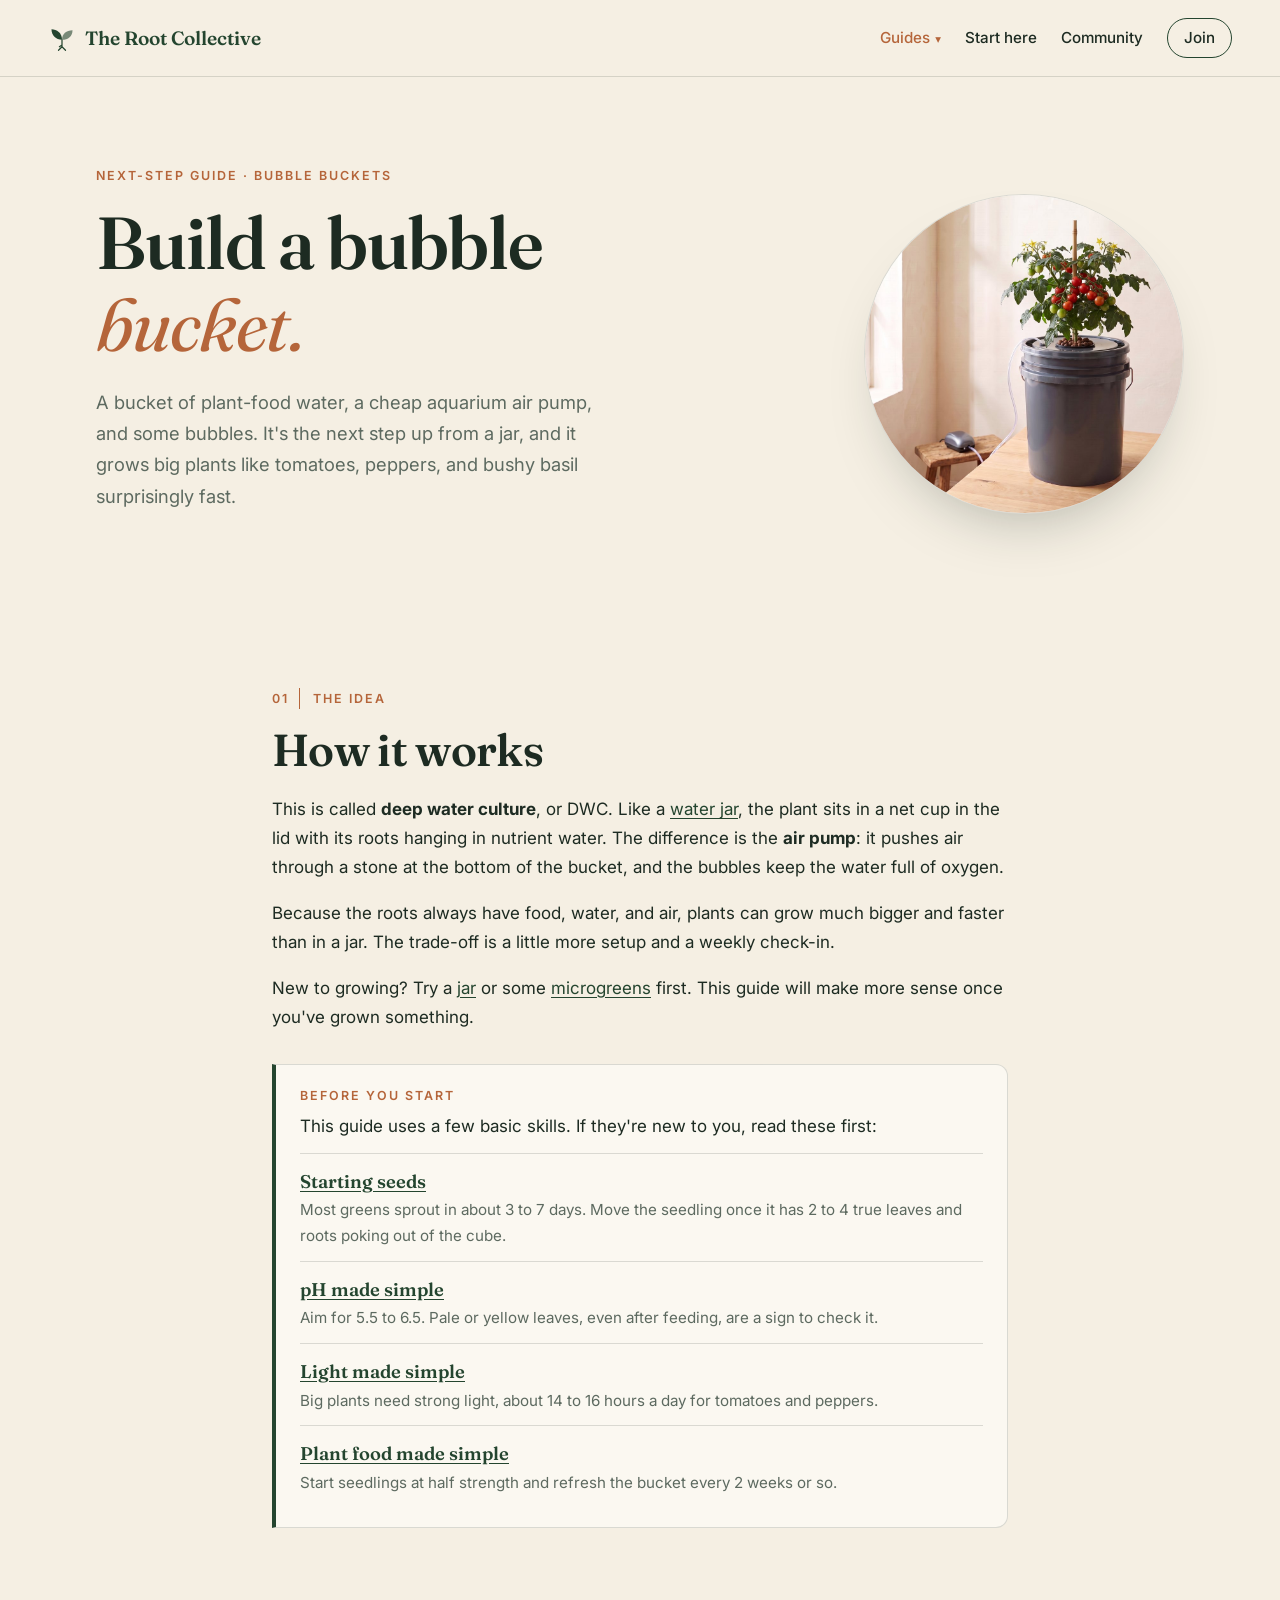
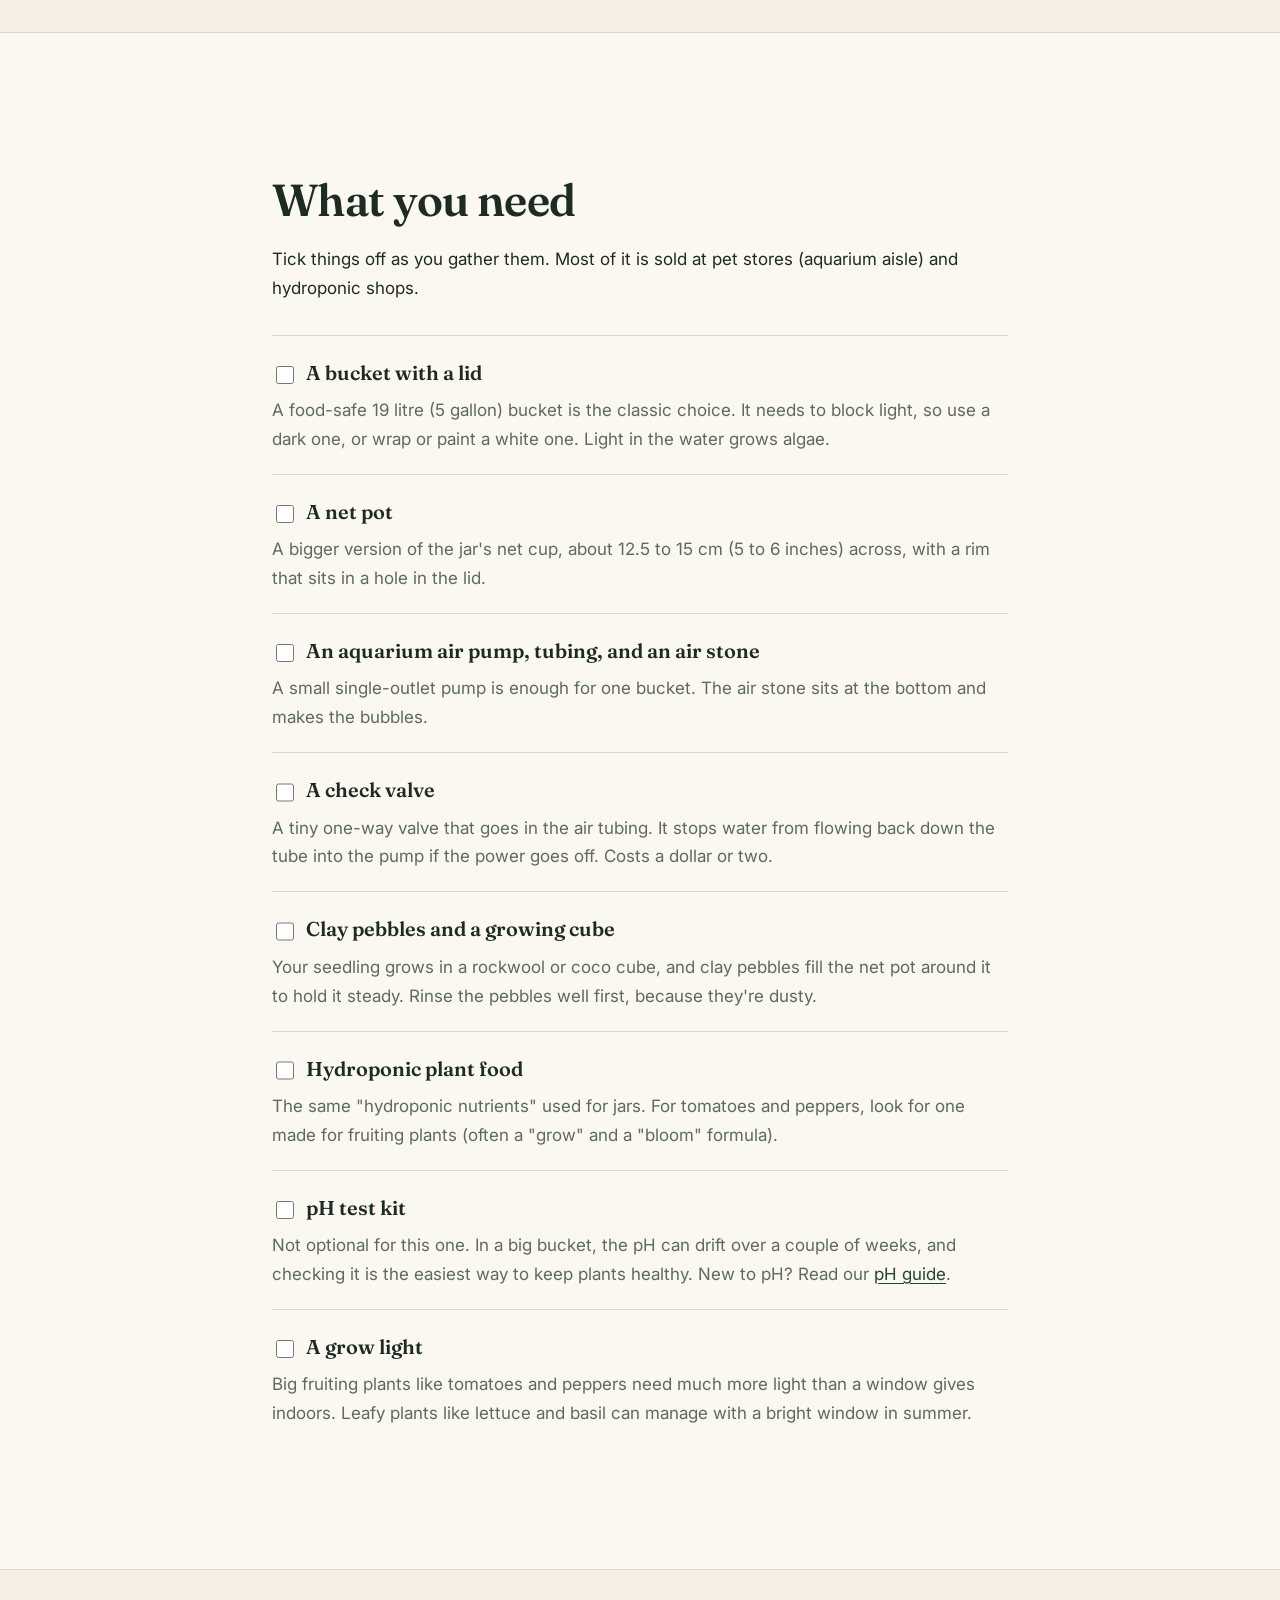
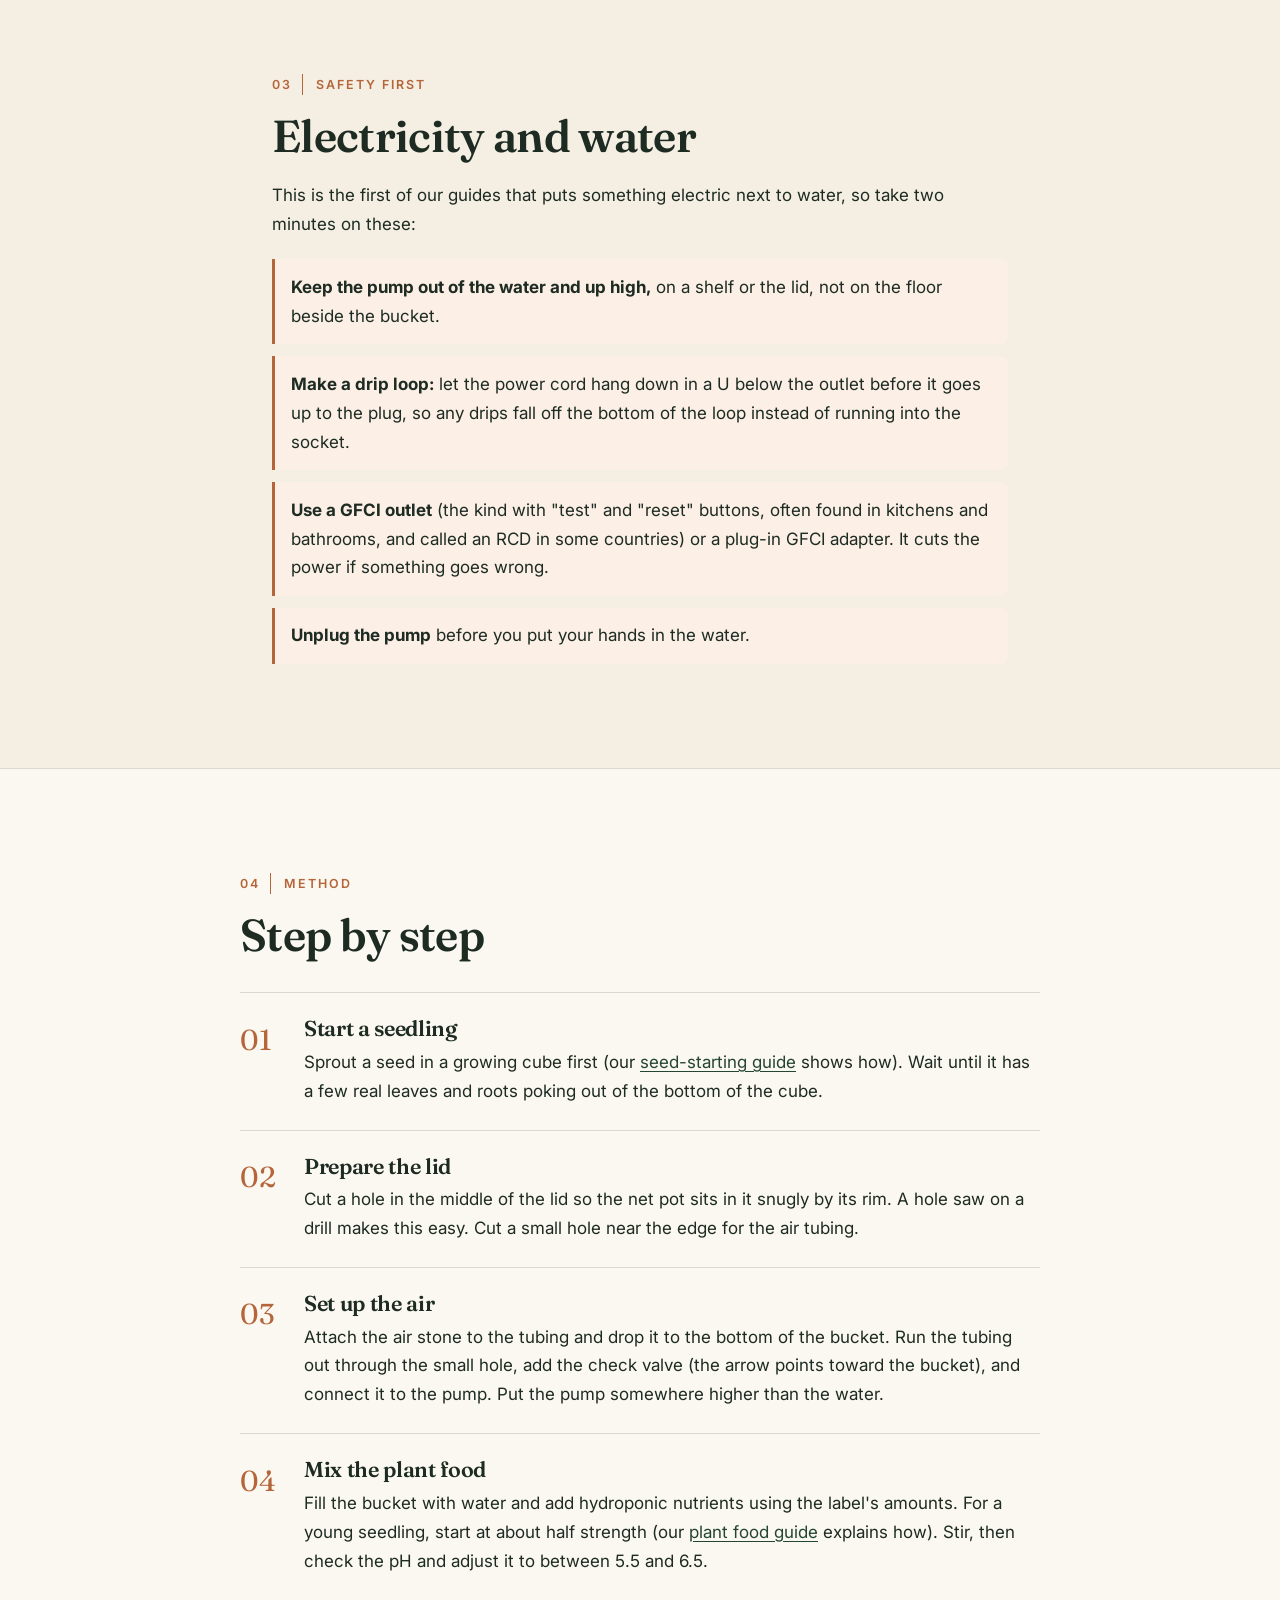
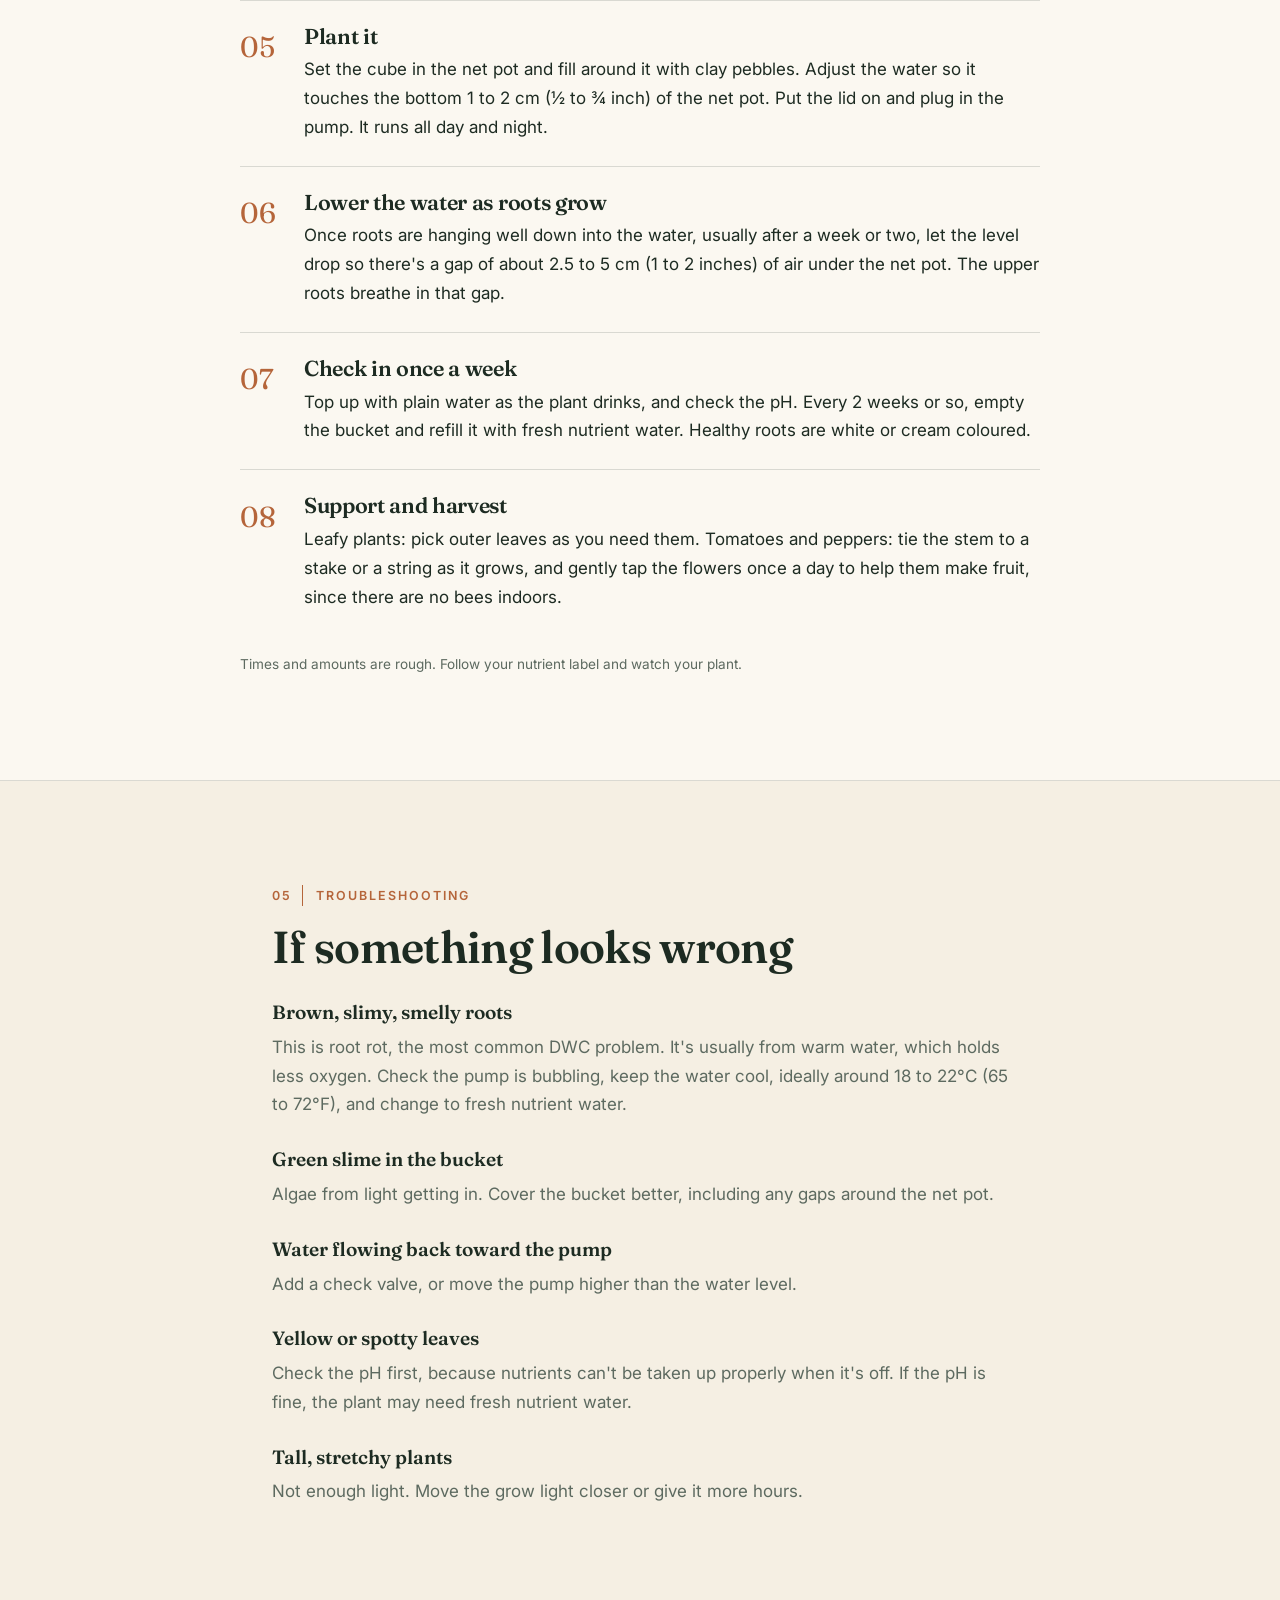
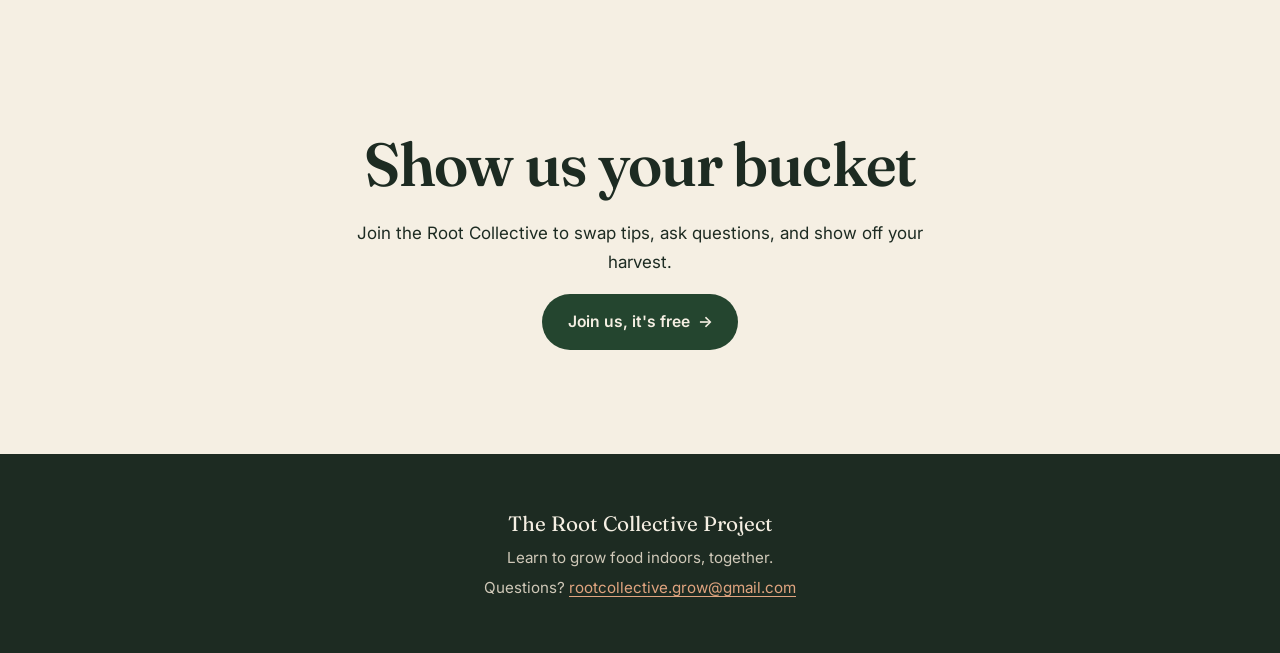
==== commit 6e8fb147: "Add files via upload" ====
--- a/bubble-bucket.html
+++ b/bubble-bucket.html
@@ -3,6 +3,9 @@
 <head>
   <meta charset="UTF-8">
   <meta name="viewport" content="width=device-width, initial-scale=1">
+  <meta name="color-scheme" content="light dark">
+  <meta name="theme-color" content="#f5efe3" media="(prefers-color-scheme: light)">
+  <meta name="theme-color" content="#111813" media="(prefers-color-scheme: dark)">
   <title>Build a bubble bucket · The Root Collective Project</title>
   <meta name="description" content="A beginner's guide to deep water culture: grow big, fast plants in a bucket of nutrient water with an aquarium air pump.">
   <!-- Free fonts from Google: Fraunces (headings) and Inter (body text) -->
@@ -24,6 +27,8 @@
   <link rel="icon" href="favicon.ico" sizes="any">
   <link rel="apple-touch-icon" href="apple-touch-icon.png">
   <link rel="stylesheet" href="styles.css">
+  <!-- Private visitor counter (GoatCounter, no cookies). Stats: https://rootcollective.goatcounter.com -->
+  <script data-goatcounter="https://rootcollective.goatcounter.com/count" async src="//gc.zgo.at/count.js"></script>
 </head>
 <body>
 
@@ -70,7 +75,7 @@
         <p class="hero-lead">A bucket of plant-food water, a cheap aquarium air pump, and some bubbles. It's the next step up from a jar, and it grows big plants like tomatoes, peppers, and bushy basil surprisingly fast.</p>
       </div>
       <div class="hero-plate">
-        <img class="hero-photo" src="images/hero-bucket.jpg" width="1000" height="1000" alt="A dark bucket with a bushy basil plant growing from a net cup in its lid, and an air pump beside it connected by a thin tube">
+        <img class="hero-photo" src="images/hero-bucket.jpg" width="1000" height="1000" alt="A dark bucket with a cherry tomato plant, full of ripe and green tomatoes, growing from a net cup set flush in its lid, and an air pump beside it connected by a thin tube">
       </div>
     </section>
 
--- a/styles.css
+++ b/styles.css
@@ -10,9 +10,33 @@
   --paper: #fbf8f1;        /* lighter panels */
   --muted: #5d6a60;        /* softer text */
   --line: rgba(29, 43, 34, 0.15); /* thin dividing lines */
+  --leaf: #24452f;         /* green used for links, borders and headings on the page */
+  --on-dark: #f5efe3;      /* light text on green or terracotta (same in both modes) */
+  --clay-solid: #b5653a;   /* terracotta fills (same in both modes) */
+  --night: #1d2b22;        /* footer background */
+  --blush: #fbefe6;        /* soft safety-note background */
 
   --serif: "Fraunces", Georgia, "Times New Roman", serif;
   --sans: "Inter", system-ui, -apple-system, "Segoe UI", Roboto, sans-serif;
+  color-scheme: light dark;
+}
+
+/* Dark mode: deep green-black background instead of the phone's automatic brown */
+@media (prefers-color-scheme: dark) {
+  :root {
+    --ink: #e8e4d8;
+    --forest: #2a4d36;
+    --forest-hover: #335c41;
+    --moss: #7fa673;
+    --clay: #e3a07a;
+    --cream: #111813;
+    --paper: #19221c;
+    --muted: #a3ada4;
+    --line: rgba(232, 228, 216, 0.14);
+    --leaf: #a3cc97;
+    --night: #0b100c;
+    --blush: #2a1f19;
+  }
 }
 
 * { box-sizing: border-box; }
@@ -39,7 +63,7 @@
 h3 { font-size: 1.35rem; }
 em { font-style: italic; font-weight: 400; color: var(--clay); }
 
-a { color: var(--forest); text-underline-offset: 3px; }
+a { color: var(--leaf); text-underline-offset: 3px; }
 
 /* Small label above headings, e.g. "01 Our mission" */
 .eyebrow {
@@ -74,7 +98,7 @@
   font-family: var(--serif);
   font-weight: 600;
   font-size: 1.2rem;
-  color: var(--forest);
+  color: var(--leaf);
   text-decoration: none;
 }
 .logo-mark { width: 28px; height: 28px; }
@@ -95,10 +119,10 @@
 nav a[aria-current="page"] { color: var(--clay); }
 .nav-join {
   padding: 0.4rem 1rem;
-  border: 1px solid var(--forest);
+  border: 1px solid var(--leaf);
   border-radius: 999px;
 }
-.nav-join:hover { background: var(--forest); color: var(--cream); }
+.nav-join:hover { background: var(--forest); color: var(--on-dark); }
 
 /* Top banner */
 .hero {
@@ -138,18 +162,18 @@
   padding: 0.9rem 1.6rem;
   border-radius: 999px;
   background: var(--forest);
-  color: var(--cream);
+  color: var(--on-dark);
   font-weight: 600;
   font-size: 0.98rem;
   text-decoration: none;
   transition: transform 0.15s ease, background 0.15s ease;
 }
 .button:hover { background: var(--forest-hover); transform: translateY(-2px); }
-.button-ghost { background: transparent; color: var(--forest); border: 1px solid var(--forest); }
-.button-ghost:hover { background: var(--forest); color: var(--cream); }
-.button-light { background: var(--cream); color: var(--forest); }
+.button-ghost { background: transparent; color: var(--leaf); border: 1px solid var(--leaf); }
+.button-ghost:hover { background: var(--forest); color: var(--on-dark); }
+.button-light { background: var(--on-dark); color: #24452f; }
 .button-light:hover { background: #fff; }
-.button-clay { background: var(--clay); }
+.button-clay { background: var(--clay-solid); }
 .button-clay:hover { background: #9d5530; }
 
 /* The thin strip of three promises */
@@ -166,7 +190,7 @@
   font-family: var(--serif);
   font-style: italic;
   font-size: 1.1rem;
-  color: var(--forest);
+  color: var(--leaf);
 }
 .promise-strip li::before { content: "✦"; font-style: normal; color: var(--clay); margin-right: 0.6rem; font-size: 0.8em; }
 
@@ -205,11 +229,11 @@
   border: 1px solid var(--line);
 }
 .audience li { background: var(--paper); padding: 1.5rem; }
-.audience strong { display: block; font-family: var(--serif); font-size: 1.25rem; font-weight: 600; color: var(--forest); }
+.audience strong { display: block; font-family: var(--serif); font-size: 1.25rem; font-weight: 600; color: var(--leaf); }
 
 /* Dark green section */
 .section-dark { background: var(--forest); color: #e9e4d6; }
-.section-dark h2 { color: var(--cream); }
+.section-dark h2 { color: var(--on-dark); }
 .section-dark .eyebrow { color: #e0a47f; }
 .section-dark .split { align-items: center; }
 
@@ -233,7 +257,7 @@
   color: var(--clay);
   margin-top: 0.5rem;
 }
-#grow-week { width: 100%; max-width: 22rem; accent-color: var(--forest); height: 2rem; }
+#grow-week { width: 100%; max-width: 22rem; accent-color: var(--leaf); height: 2rem; }
 .grow-text { min-height: 5.5em; text-align: left; max-width: 30rem; margin: 0.75rem auto 0; }
 .grow-note { font-size: 0.85rem; color: var(--muted); margin: 0.5rem 0 0; }
 
@@ -242,7 +266,7 @@
   padding: 0.5rem 1.1rem;
   border-radius: 999px;
   border: 1px dashed var(--moss);
-  color: var(--forest);
+  color: var(--leaf);
   font-family: var(--serif);
   font-style: italic;
 }
@@ -265,7 +289,7 @@
 .method h3 { margin: 0.9rem 0 0.4rem; }
 .method p { margin: 0; color: var(--muted); }
 a.method { transition: transform 0.15s ease, border-color 0.15s ease; }
-a.method:hover { transform: translateY(-3px); border-color: var(--forest); }
+a.method:hover { transform: translateY(-3px); border-color: var(--leaf); }
 .method-tag {
   display: inline-block;
   font-size: 0.72rem;
@@ -275,14 +299,14 @@
   padding: 0.25rem 0.7rem;
   border-radius: 999px;
   background: var(--forest);
-  color: var(--cream);
+  color: var(--on-dark);
 }
 .method-tag-soon { background: transparent; color: var(--muted); border: 1px solid var(--line); }
 .method-link { display: inline-block; margin-top: 1rem; font-weight: 600; color: var(--clay); }
 
 /* Footer */
 .site-footer {
-  background: var(--ink);
+  background: var(--night);
   color: #cfc8b8;
   text-align: center;
   padding: 3rem 1rem;
@@ -290,7 +314,7 @@
 }
 .site-footer p { margin: 0.25rem 0; }
 .footer-link { color: #e0a47f; }
-.footer-name { font-family: var(--serif); font-size: 1.3rem; color: var(--cream); }
+.footer-name { font-family: var(--serif); font-size: 1.3rem; color: var(--on-dark); }
 
 /* "Start here" guide page */
 .hero.hero-small { max-width: 50rem; padding-bottom: 2.5rem; }
@@ -302,7 +326,7 @@
 .supply-list li { padding: 1.25rem 0; border-top: 1px solid var(--line); }
 .supply-list label { cursor: pointer; font-family: var(--serif); font-size: 1.25rem; }
 .supply-list label strong { font-weight: 600; }
-.supply-list input { width: 1.15rem; height: 1.15rem; accent-color: var(--forest); vertical-align: middle; margin-right: 0.5rem; }
+.supply-list input { width: 1.15rem; height: 1.15rem; accent-color: var(--leaf); vertical-align: middle; margin-right: 0.5rem; }
 .supply-list label:has(input:checked) strong { text-decoration: line-through; color: var(--muted); }
 .supply-list p { margin: 0.4rem 0 0; color: var(--muted); }
 .diy { font-weight: 600; color: var(--clay); }
@@ -353,8 +377,8 @@
   font-size: 1.6rem;
   color: #e0a47f;
 }
-.share-steps strong { color: var(--cream); }
-.coming-soon-light { border-color: #e0a47f; color: var(--cream); }
+.share-steps strong { color: var(--on-dark); }
+.coming-soon-light { border-color: #e0a47f; color: var(--on-dark); }
 
 .faq { margin-top: 2rem; border-bottom: 1px solid var(--line); }
 .faq details { border-top: 1px solid var(--line); }
@@ -404,16 +428,16 @@
 .feature-controls { display: flex; align-items: center; gap: 0.5rem; }
 .feature-tabs { display: flex; gap: 0.25rem; background: rgba(255,255,255,0.08); border-radius: 999px; padding: 0.25rem; }
 .feature-tabs [role="tab"] { font: inherit; font-size: 0.9rem; font-weight: 500; color: #e9e4d6; background: transparent; border: 0; border-radius: 999px; padding: 0.5rem 1rem; cursor: pointer; }
-.feature-tabs [role="tab"][aria-selected="true"] { background: var(--cream); color: var(--forest); }
+.feature-tabs [role="tab"][aria-selected="true"] { background: var(--on-dark); color: #24452f; }
 .feature-tabs [role="tab"]:focus-visible, .feature-arrow:focus-visible { outline: 2px solid #e0a47f; outline-offset: 2px; }
 .feature-arrow { font: inherit; font-size: 1.1rem; width: 2.5rem; height: 2.5rem; border-radius: 50%; border: 1px solid rgba(233,228,214,0.4); background: transparent; color: #e9e4d6; cursor: pointer; }
 .feature-arrow:hover { background: rgba(255,255,255,0.1); }
 .feature-slide[hidden] { display: none; }
-.grow-range { width: 100%; max-width: 22rem; accent-color: var(--forest); height: 2rem; }
+.grow-range { width: 100%; max-width: 22rem; accent-color: var(--leaf); height: 2rem; }
 @media (max-width: 480px) { .feature-tabs [role="tab"] { padding: 0.45rem 0.7rem; font-size: 0.85rem; } }
 
 /* Suggested plants on the "Ways to grow" cards */
-.method-plants { font-size: 0.9rem; line-height: 1.5; margin: 1rem 0 0 !important; padding-top: 0.85rem; border-top: 1px solid rgba(29,43,34,0.12); color: var(--ink); }
+.method-plants { font-size: 0.9rem; line-height: 1.5; margin: 1rem 0 0 !important; padding-top: 0.85rem; border-top: 1px solid var(--line); color: var(--ink); }
 .method-plants span { display: block; font-size: 0.72rem; font-weight: 600; letter-spacing: 0.08em; text-transform: uppercase; color: var(--clay); margin-bottom: 0.2rem; }
 
 /* Our story */
@@ -424,20 +448,20 @@
 /* Bubble bucket guide */
 .narrow-inner { max-width: 50rem; }
 .safety-list { list-style: none; padding: 0; margin: 1.25rem 0 0; display: grid; gap: 0.75rem; }
-.safety-list li { background: #fbefe6; border-left: 3px solid var(--clay); border-radius: 0 8px 8px 0; padding: 0.85rem 1rem; }
-.method-tag-step { background: var(--clay); }
+.safety-list li { background: var(--blush); border-left: 3px solid var(--clay); border-radius: 0 8px 8px 0; padding: 0.85rem 1rem; }
+.method-tag-step { background: var(--clay-solid); }
 
 /* pH guide */
 .ph-scale { margin: 2rem 0; }
 .ph-bar { position: relative; height: 1.1rem; border-radius: 999px; background: linear-gradient(90deg, #c94b3b 0%, #e38a3a 20%, #e8c547 35%, #8fbf5a 50%, #4f9a8f 65%, #3d6fa8 80%, #5b4a9a 100%); }
 .ph-zone { position: absolute; top: -0.35rem; bottom: -0.35rem; border-radius: 4px; }
-.ph-zone-water { border: 2px solid var(--forest); background: rgba(255,255,255,0.25); }
+.ph-zone-water { border: 2px solid var(--leaf); background: rgba(255,255,255,0.25); }
 .ph-zone-soil { border: 2px dashed var(--ink); top: -0.6rem; bottom: -0.6rem; }
 .ph-ticks, .ph-ends { display: flex; justify-content: space-between; font-size: 0.85rem; color: var(--muted); margin-top: 0.6rem; }
 .ph-ends { margin-top: 0.1rem; font-size: 0.75rem; text-transform: uppercase; letter-spacing: 0.08em; }
 .ph-scale figcaption { margin-top: 1rem; font-size: 0.9rem; display: flex; flex-wrap: wrap; align-items: center; gap: 0.4rem 0.5rem; }
 .ph-key { display: inline-block; width: 1.4rem; height: 0.9rem; border-radius: 3px; vertical-align: middle; }
-.ph-key-water { border: 2px solid var(--forest); }
+.ph-key-water { border: 2px solid var(--leaf); }
 .ph-key-soil { border: 2px dashed var(--ink); margin-left: 1rem; }
 .ph-table-wrap { overflow-x: auto; margin-top: 1.5rem; }
 .ph-table { width: 100%; border-collapse: collapse; font-size: 0.95rem; }
@@ -448,7 +472,7 @@
 .steps + .safety-list { margin-top: 1.5rem; }
 
 /* "Before you start" / "Where next?" boxes on guides */
-.before-box { margin-top: 2rem; background: var(--paper); border: 1px solid var(--line); border-left: 4px solid var(--forest); border-radius: 0 12px 12px 0; padding: 1.25rem 1.5rem; }
+.before-box { margin-top: 2rem; background: var(--paper); border: 1px solid var(--line); border-left: 4px solid var(--leaf); border-radius: 0 12px 12px 0; padding: 1.25rem 1.5rem; }
 .section-tinted .before-box { background: var(--cream); }
 .before-title { font-size: 0.78rem; font-weight: 600; letter-spacing: 0.16em; text-transform: uppercase; color: var(--clay); margin: 0 0 0.4rem; }
 .before-box > p:not(.before-title) { margin: 0; }
@@ -460,20 +484,20 @@
 /* Home page basics cards */
 .basics { display: grid; gap: 1rem; margin-top: 2.5rem; }
 .basic { display: block; background: var(--cream); border: 1px solid var(--line); border-radius: 16px; padding: 1.5rem; color: var(--ink); text-decoration: none; transition: transform 0.15s ease, border-color 0.15s ease; }
-.basic:hover { transform: translateY(-3px); border-color: var(--forest); }
+.basic:hover { transform: translateY(-3px); border-color: var(--leaf); }
 .basic h3 { margin: 0.9rem 0 0.4rem; }
 .basic p { margin: 0; color: var(--muted); }
 .look-for { list-style: none; padding: 0.85rem 0 0; margin: 1rem 0 0; border-top: 1px solid var(--line); font-size: 0.95rem; }
 .look-for::before { content: "What to look for"; display: block; font-size: 0.72rem; font-weight: 600; letter-spacing: 0.08em; text-transform: uppercase; color: var(--clay); margin-bottom: 0.3rem; }
 .look-for li { padding-left: 1.2rem; position: relative; margin: 0.2rem 0; }
-.look-for li::before { content: "✓"; position: absolute; left: 0; color: var(--forest); font-weight: 600; }
+.look-for li::before { content: "✓"; position: absolute; left: 0; color: var(--leaf); font-weight: 600; }
 @media (min-width: 760px) { .basics { grid-template-columns: 1fr 1fr; } }
 
 /* Start here: the beginner path */
 .path-links { display: grid; gap: 0.6rem; margin-top: 1rem; }
 .path-links a { display: block; background: var(--cream); border: 1px solid var(--line); border-radius: 12px; padding: 0.8rem 1rem; text-decoration: none; color: var(--ink); transition: border-color 0.15s ease, transform 0.15s ease; }
-.path-links a:hover { border-color: var(--forest); transform: translateY(-2px); }
-.path-links strong { display: block; font-family: var(--serif); font-size: 1.1rem; font-weight: 600; color: var(--forest); }
+.path-links a:hover { border-color: var(--leaf); transform: translateY(-2px); }
+.path-links strong { display: block; font-family: var(--serif); font-size: 1.1rem; font-weight: 600; color: var(--leaf); }
 .path-links span { display: block; font-size: 0.9rem; color: var(--muted); }
 @media (min-width: 600px) { .path-links { grid-template-columns: 1fr 1fr; } }
 
@@ -532,7 +556,7 @@
 .grow-demo-page .grow-photo { max-width: 280px; }
 
 /* Light guide */
-.light-three li { background: var(--paper); border-left-color: var(--forest); }
+.light-three li { background: var(--paper); border-left-color: var(--leaf); }
 .light-options { display: grid; gap: 1rem; margin-top: 1.5rem; }
 .light-option { background: var(--cream); border: 1px solid var(--line); border-radius: 16px; padding: 1.5rem; }
 .light-option h3 { margin: 0 0 0.6rem; }
@@ -543,7 +567,7 @@
 .light-day-bar { display: flex; height: 2.4rem; border-radius: 999px; overflow: hidden; font-size: 0.8rem; font-weight: 600; }
 .light-day-bar span { display: flex; align-items: center; justify-content: center; white-space: nowrap; }
 .light-on { background: linear-gradient(90deg, #f3d77a, #f7e7a8 50%, #f3d77a); color: var(--ink); }
-.light-off { flex: 1; background: var(--ink); color: #cfc8b8; }
+.light-off { flex: 1; background: var(--night); color: #cfc8b8; }
 .light-day figcaption { font-size: 0.9rem; color: var(--muted); margin-top: 0.6rem; }
 .light-day.reveal .light-on { transform-origin: left; transform: scaleX(0); transition: transform 0.9s 0.3s cubic-bezier(0.2, 0.7, 0.2, 1); }
 .light-day.reveal.is-visible .light-on { transform: none; }
@@ -601,7 +625,7 @@
   display: grid;
   grid-template-columns: 1fr 1fr;
   grid-auto-flow: column;
-  grid-template-rows: repeat(5, auto);
+  grid-template-rows: repeat(7, auto);
   gap: 0.15rem 1.5rem;
   padding: 1.1rem 1.3rem;
   background: var(--paper);
@@ -621,6 +645,10 @@
   color: var(--clay);
 }
 nav .nav-menu a { display: block; padding: 0.3rem 0; font-size: 0.95rem; }
+/* Tools sits underneath the two guide columns, with its two links side by side */
+.nav-menu > :nth-child(11) { grid-row: 6; grid-column: 1 / -1; margin-top: 0.6rem; }
+.nav-menu > :nth-child(12) { grid-row: 7; grid-column: 1; }
+.nav-menu > :nth-child(13) { grid-row: 7; grid-column: 2; }
 @media (max-width: 480px) {
   .nav-guides summary { font-size: 0.85rem; }
   .nav-guides { position: static; }
@@ -648,8 +676,8 @@
 .calc-section { max-width: 64rem; }
 .calc-crops { display: flex; flex-wrap: wrap; gap: 0.5rem; margin-bottom: 1.75rem; }
 .calc-crops button { font: inherit; font-weight: 500; border: 1px solid var(--line); background: var(--paper); color: var(--ink); padding: 0.55rem 1.1rem; border-radius: 99px; cursor: pointer; transition: background 0.2s ease, color 0.2s ease; }
-.calc-crops button:hover { border-color: var(--forest); }
-.calc-crops button[aria-pressed="true"] { background: var(--forest); color: var(--cream); border-color: var(--forest); }
+.calc-crops button:hover { border-color: var(--leaf); }
+.calc-crops button[aria-pressed="true"] { background: var(--forest); color: var(--on-dark); border-color: var(--forest); }
 .calc-grid { display: grid; gap: 1.5rem; }
 @media (min-width: 820px) { .calc-grid { grid-template-columns: 1.1fr 1fr; align-items: start; } }
 .calc-card { background: var(--paper); border: 1px solid var(--line); border-radius: 14px; padding: 1.4rem; min-width: 0; }
@@ -663,9 +691,9 @@
 .calc-cur input { width: 3.2rem; text-align: center; }
 .calc-group { font-size: 0.78rem; letter-spacing: 0.12em; text-transform: uppercase; color: var(--moss); font-weight: 600; margin: 1.2rem 0 0.2rem; }
 .calc-toggle { display: flex; align-items: center; gap: 0.6rem; padding: 0.7rem 0; border-top: 1px solid var(--line); cursor: pointer; }
-.calc-toggle input { width: 1.1rem; height: 1.1rem; accent-color: var(--forest); }
+.calc-toggle input { width: 1.1rem; height: 1.1rem; accent-color: var(--leaf); }
 .calc-out { min-width: 0; }
-.calc-result { background: var(--forest); color: var(--cream); border-radius: 14px; padding: 1.5rem; }
+.calc-result { background: var(--forest); color: var(--on-dark); border-radius: 14px; padding: 1.5rem; }
 .calc-result p { margin: 0; }
 .calc-big { font-family: var(--serif); font-size: clamp(2.4rem, 7vw, 3.4rem); line-height: 1; margin: 0.35rem 0 0.4rem !important; }
 .calc-small { font-size: 0.85rem; opacity: 0.85; }
@@ -684,7 +712,7 @@
 @media (max-width: 480px) { .calc-field { grid-template-columns: 1fr 5.5rem; } }
 .calc-step { display: grid; gap: 0.5rem; margin-bottom: 1.1rem; }
 .calc-q { font-family: var(--serif); font-weight: 600; font-size: 1.15rem; margin: 0; display: flex; align-items: center; gap: 0.55rem; }
-.calc-q span { display: inline-grid; place-items: center; width: 1.6rem; height: 1.6rem; border-radius: 50%; background: var(--clay); color: var(--cream); font-family: var(--sans); font-size: 0.85rem; flex-shrink: 0; }
+.calc-q span { display: inline-grid; place-items: center; width: 1.6rem; height: 1.6rem; border-radius: 50%; background: var(--clay-solid); color: var(--on-dark); font-family: var(--sans); font-size: 0.85rem; flex-shrink: 0; }
 #crop { font: inherit; width: 100%; box-sizing: border-box; padding: 0.65rem 0.8rem; border: 1px solid var(--line); border-radius: 10px; background: var(--cream); color: var(--ink); }
 #crop:focus { outline: 2px solid var(--clay); outline-offset: 1px; }
 .calc-step .calc-crops { margin-bottom: 0; }
@@ -703,13 +731,13 @@
 .plan-track .seg { position: absolute; top: 2px; height: 10px; border-radius: 99px; }
 .seg.seed { background: #e2b896; }
 .seg.grow { background: var(--moss); }
-.seg.harvest { width: 14px; height: 14px; top: 0; border-radius: 50%; background: var(--clay); border: 2px solid var(--paper); box-sizing: border-box; }
+.seg.harvest { width: 14px; height: 14px; top: 0; border-radius: 50%; background: var(--clay-solid); border: 2px solid var(--paper); box-sizing: border-box; }
 .plan-axis { position: relative; height: 1.4rem; margin-left: 5.1rem; font-size: 0.72rem; color: var(--muted); }
 .plan-axis span { position: absolute; transform: translateX(-50%); white-space: nowrap; }
 .plan-axis span:first-child { transform: none; }
 .plan-legend { display: flex; flex-wrap: wrap; align-items: center; gap: 0.4rem 0.9rem; font-size: 0.82rem; color: var(--muted); margin-bottom: 1.5rem; }
 .plan-legend span { display: inline-block; width: 0.9rem; height: 0.6rem; border-radius: 99px; margin-right: -0.5rem; }
-.lg-seed { background: #e2b896; } .lg-grow { background: var(--moss); } .lg-harvest { background: var(--clay); width: 0.7rem !important; height: 0.7rem !important; }
+.lg-seed { background: #e2b896; } .lg-grow { background: var(--moss); } .lg-harvest { background: var(--clay-solid); width: 0.7rem !important; height: 0.7rem !important; }
 .plan-title { font-size: 1.5rem; margin: 0 0 0.75rem; }
 .plan-list { list-style: none; margin: 0; padding: 0; border-top: 1px solid var(--line); }
 .plan-list > li { display: grid; grid-template-columns: 8.5rem 1fr; gap: 0.75rem; padding: 0.7rem 0; border-bottom: 1px solid var(--line); }
@@ -735,3 +763,8 @@
   * { -webkit-print-color-adjust: exact; print-color-adjust: exact; }
 }
 .plan-chart, .plan-axis { padding-right: 0.8rem; } .plan-axis { margin-right: 0.8rem; padding-right: 0; }
+
+/* Printing always uses the light colours, even if the phone or computer is in dark mode */
+@media print {
+  :root { color-scheme: light; --ink: #1d2b22; --forest: #24452f; --moss: #5f8456; --clay: #b5653a; --cream: #fff; --paper: #fff; --muted: #5d6a60; --line: rgba(29, 43, 34, 0.25); --leaf: #24452f; --night: #1d2b22; --blush: #fbefe6; }
+}
